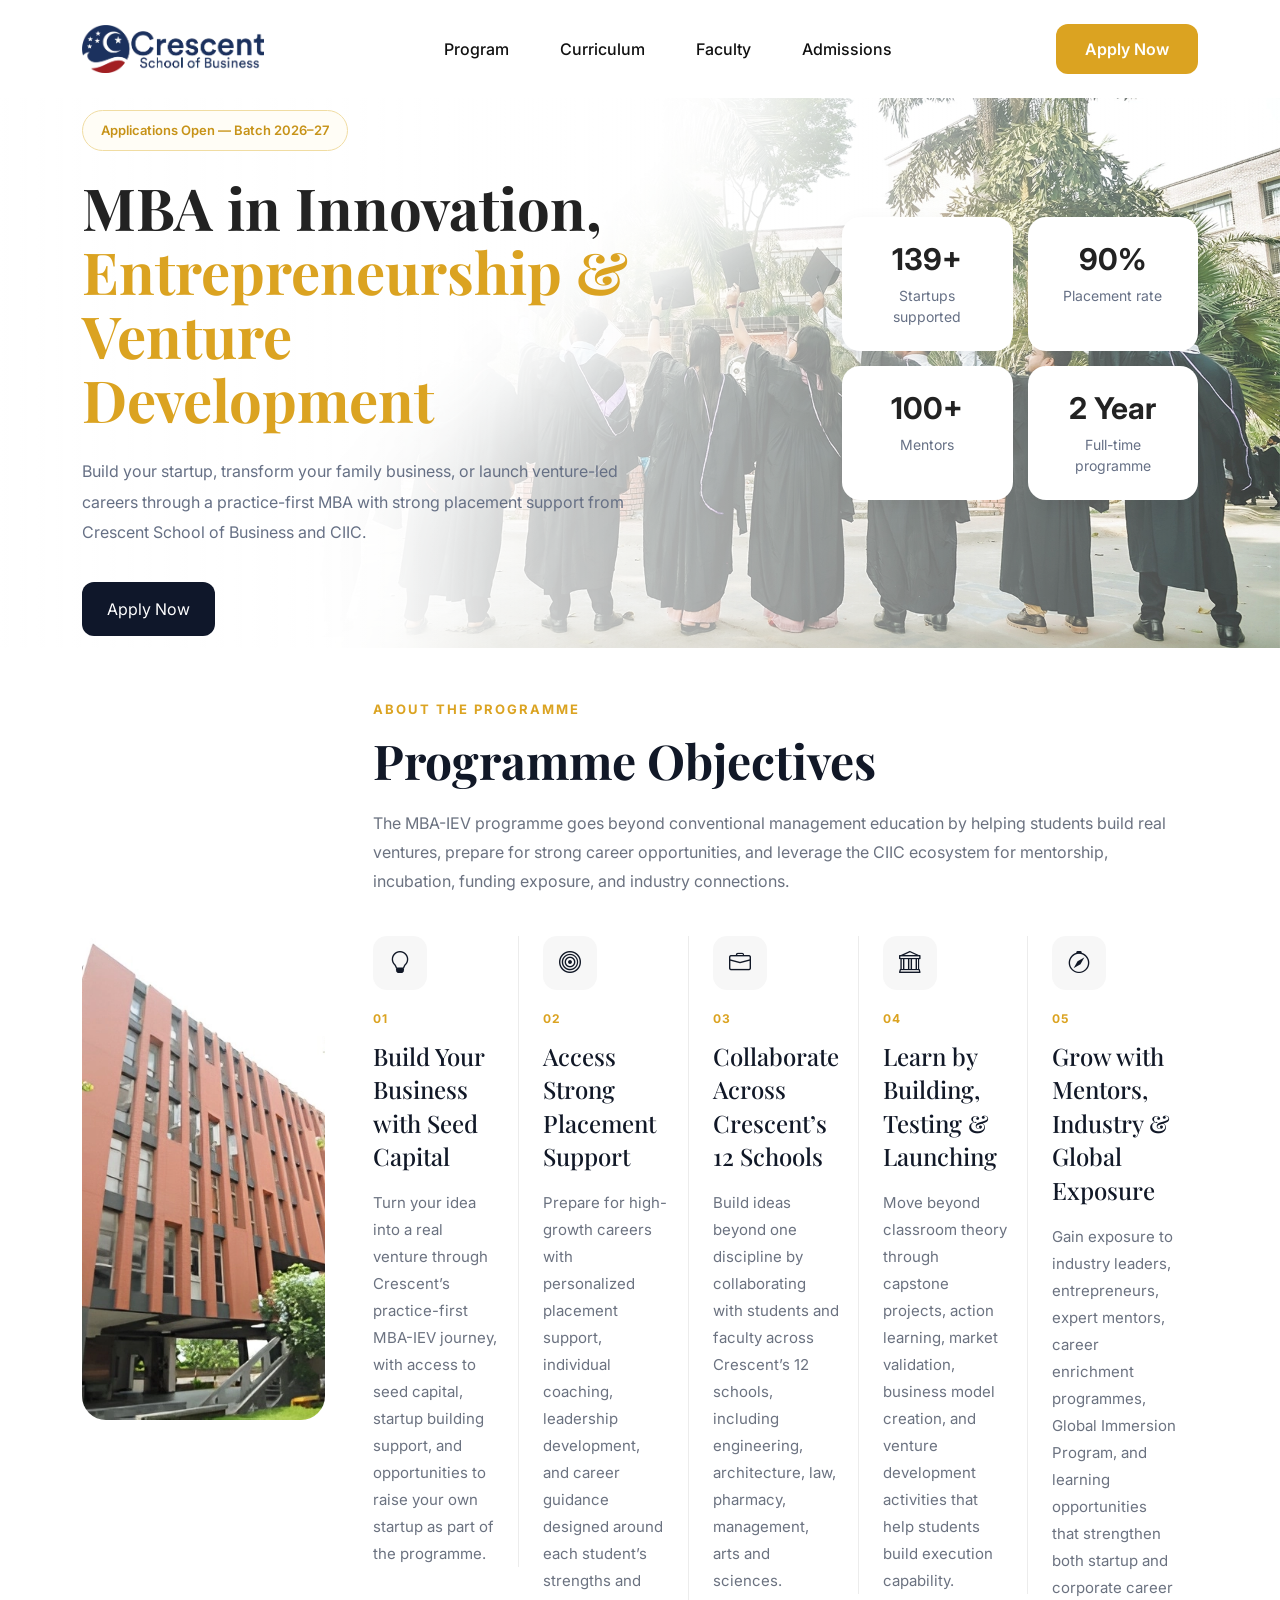
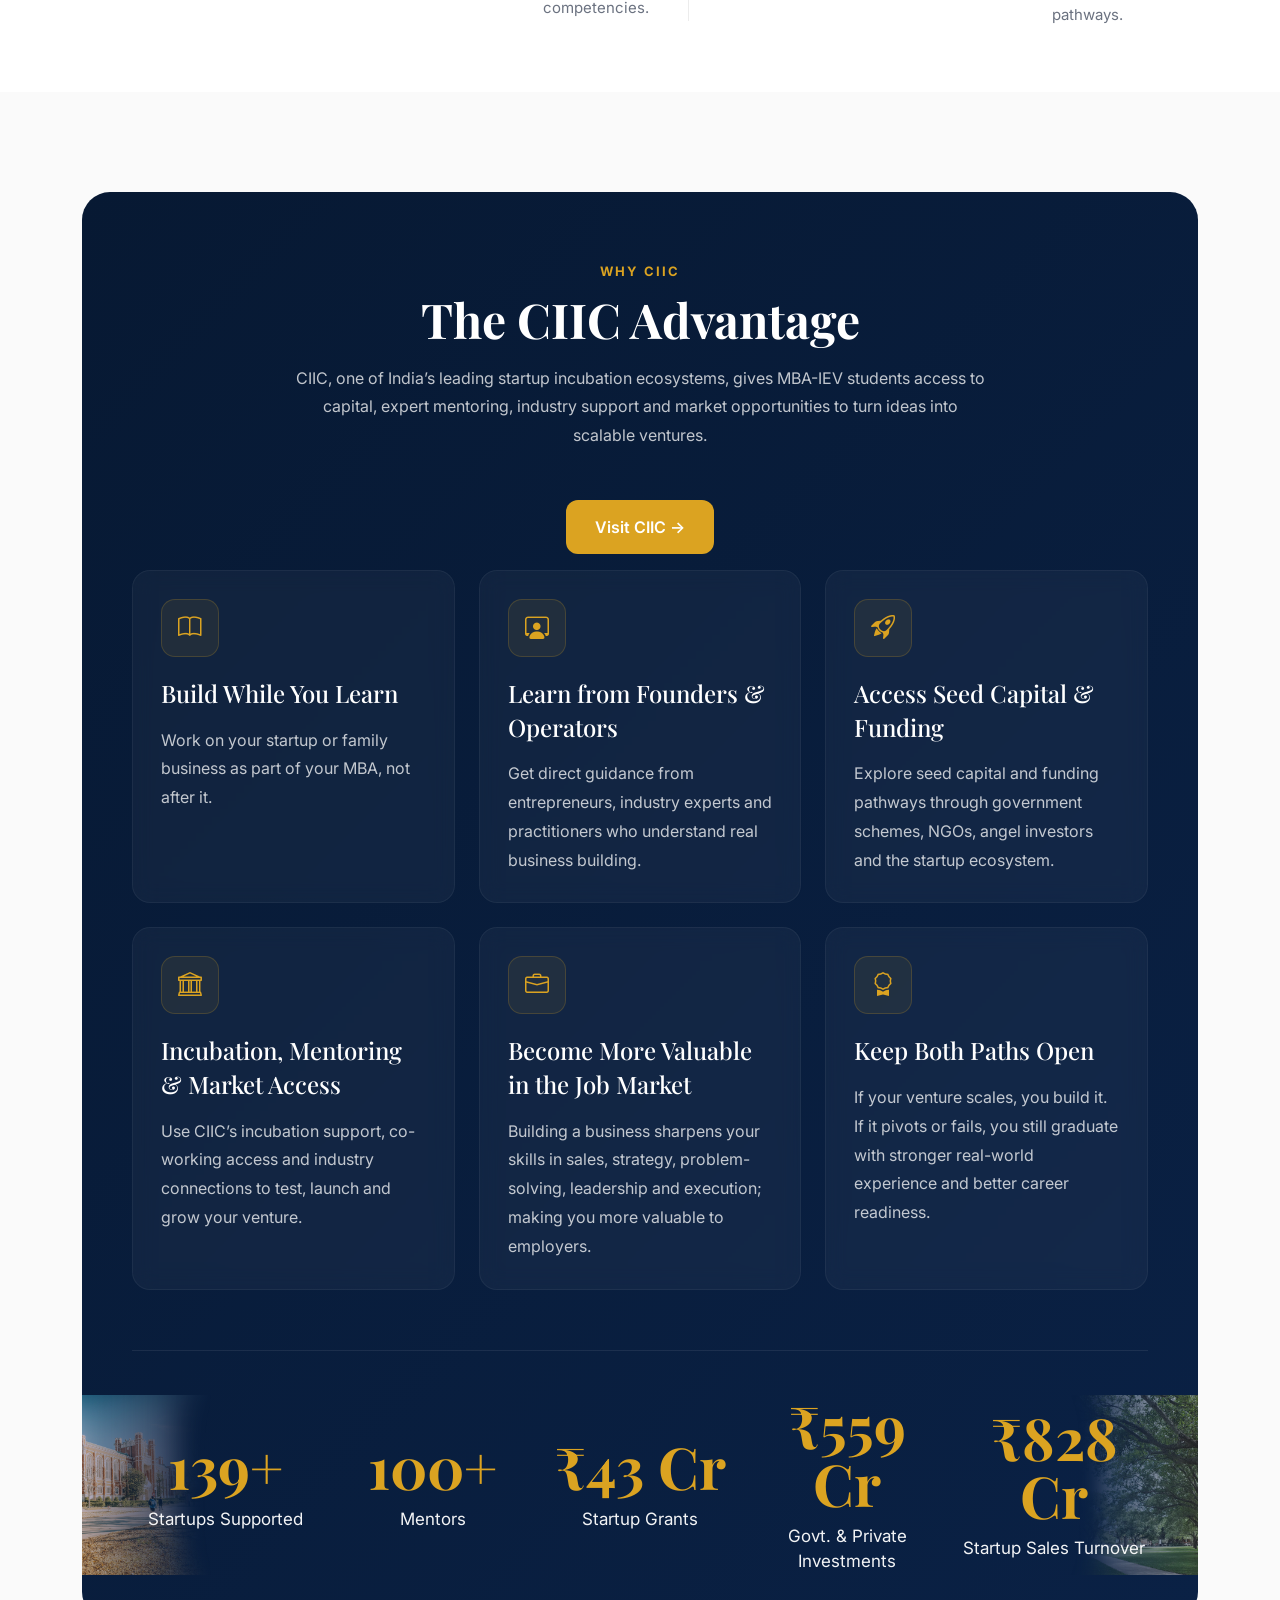
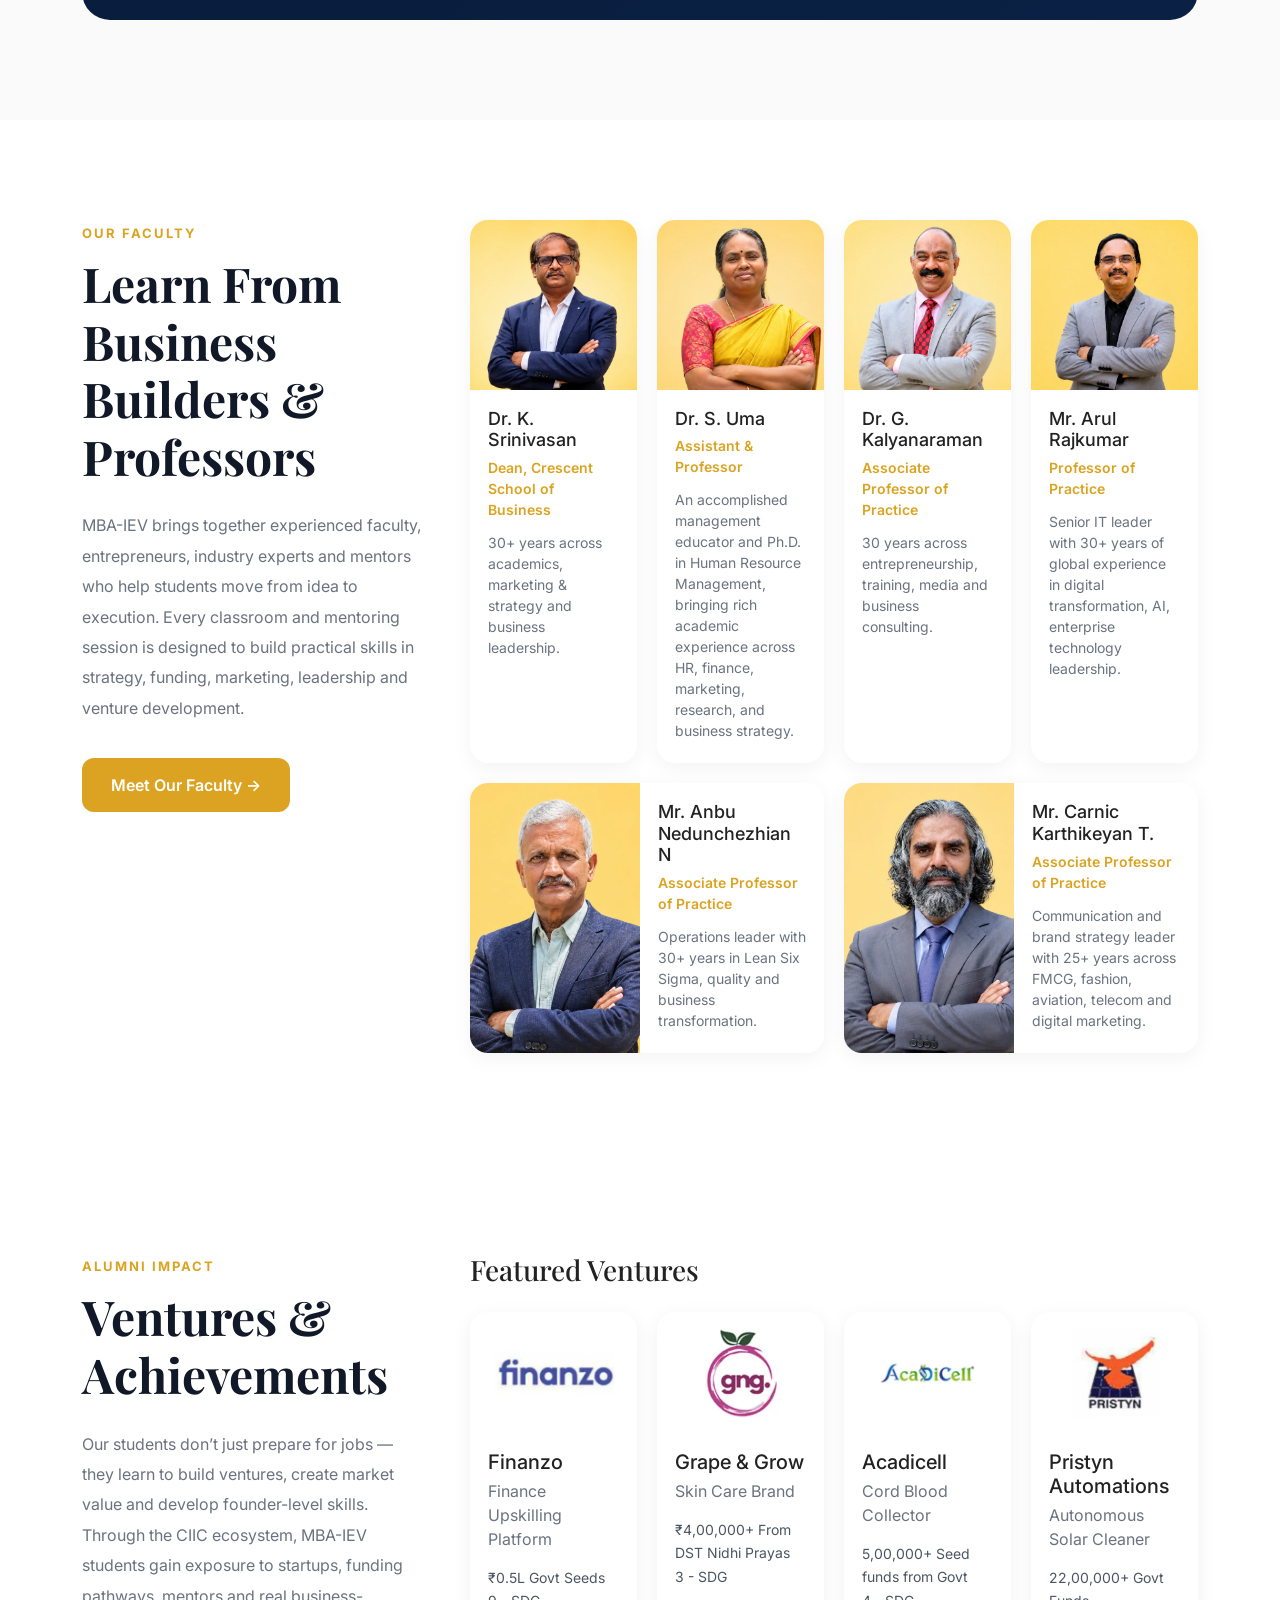
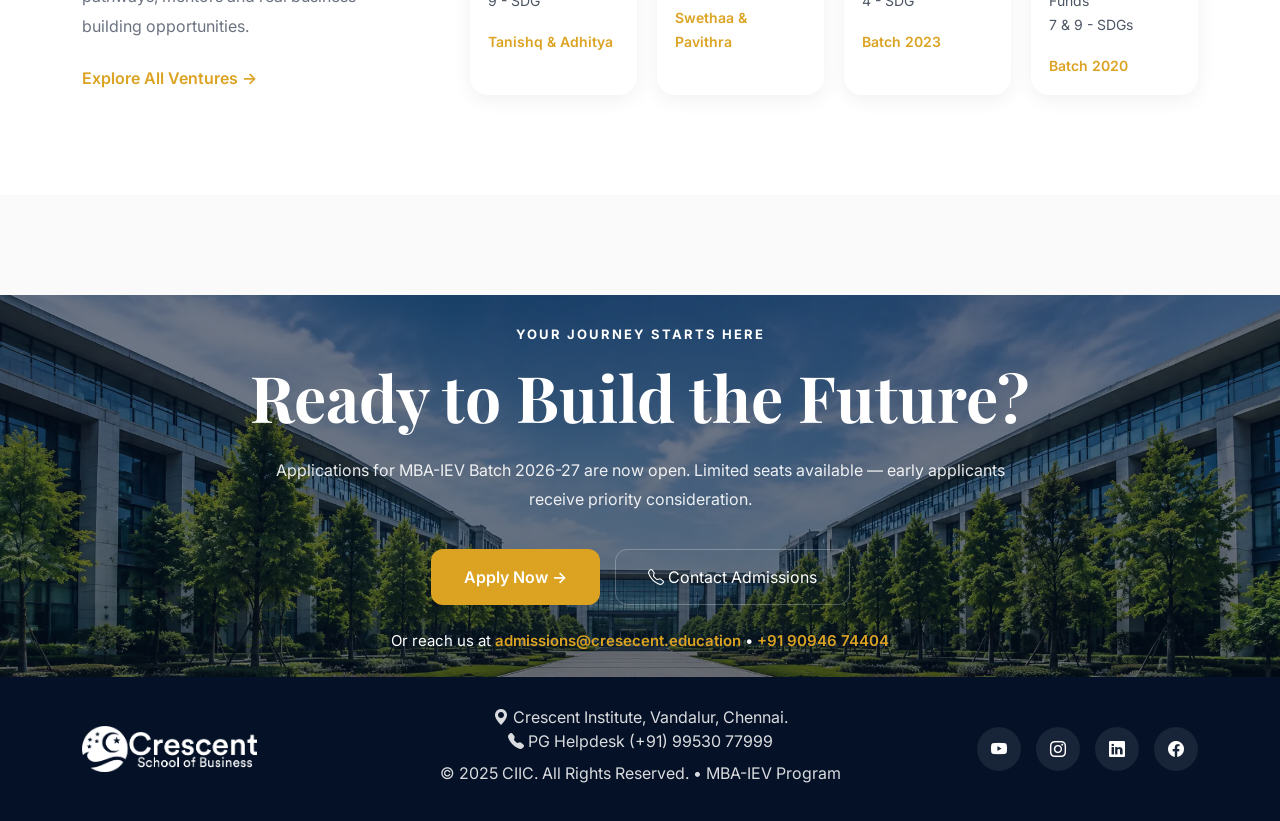
==== index.html @ 39c82828 "updates" ====
<!DOCTYPE html>
<html lang="en">
<head>
    <meta charset="UTF-8">
    <meta name="viewport" content="width=device-width, initial-scale=1.0">

    <title>University MBA Program</title>

    <!-- Bootstrap -->
    <link href="https://cdn.jsdelivr.net/npm/bootstrap@5.3.3/dist/css/bootstrap.min.css" rel="stylesheet">
    <link rel="icon" type="image/x-icon" href="images/favicon.ico">

    <!-- Google Fonts -->
    <link href="https://fonts.googleapis.com/css2?family=Inter:wght@300;400;500;600;700&family=Playfair+Display:wght@600;700;800&display=swap" rel="stylesheet">

    <link rel="stylesheet" href="css/style.css">
    <link rel="stylesheet" href="https://cdn.jsdelivr.net/npm/bootstrap-icons@1.11.3/font/bootstrap-icons.min.css">
</head>
<body>

    <!-- NAVBAR -->
    <nav class="navbar navbar-expand-lg navbar-light custom-navbar">
        <div class="container">

            <a class="navbar-brand" href="#">
                <div class="logo-placeholder"><img src="images/crescent-logo-white.webp" style="width: 182px;"></div>
            </a>

            <button class="navbar-toggler" type="button" data-bs-toggle="collapse" data-bs-target="#mainNav">
                <span class="navbar-toggler-icon"></span>
            </button>

            <div class="collapse navbar-collapse" id="mainNav">

                <ul class="navbar-nav mx-auto">
                    <li class="nav-item">
                        <a class="nav-link" href="#">Program</a>
                    </li>

                    <li class="nav-item">
                        <a class="nav-link" href="#">Curriculum</a>
                    </li>

                    <li class="nav-item">
                        <a class="nav-link" href="#">Faculty</a>
                    </li>

                    <li class="nav-item">
                        <a class="nav-link" href="#">Admissions</a>
                    </li>
                </ul>

                <a href="https://admissions.crescent.education/mba-and-mca-programme-application" class="btn apply-btn">
                    Apply Now
                </a>

            </div>
        </div>
    </nav>
<!-- HERO -->
    <section class="hero-section">

        <div class="hero-video-wrapper">
            <video class="hero-video" autoplay muted loop playsinline poster="images/hero-bg.webp">
                <source src="https://crescent.education//wp-content//uploads//2025//05//BSACIST-3-26052025.mp4" type="video/mp4">
            </video>
        </div>

        <div class="hero-overlay"></div>

        <div class="container position-relative">

            <div class="row align-items-center justify-content-between">

                <!-- LEFT CONTENT -->
                <div class="col-lg-7 col-xl-6">

                    <div class="hero-content">

                        <div class="hero-badge">
                            Applications Open — Batch 2026–27
                        </div>

                        <h1 class="hero-title">
                            MBA in Innovation,
                            <span>Entrepreneurship &amp; Venture Development</span>
                        </h1>

                        <p class="hero-description">
                            Build your startup, transform your family business, or launch venture-led careers through a practice-first MBA with strong placement support from Crescent School of Business and CIIC.
                        </p>

                        

                        <div class="hero-buttons align-items-center">

                            <a href="https://admissions.crescent.education/mba-and-mca-programme-application" class="btn primary-btn">
                                Apply Now
                            </a>

                        </div>

                    </div>

                </div>

                <!-- RIGHT CTA -->
                <div class="col-lg-5 col-xl-4">

                    <div class="stats-grid">

                            <div class="stat-card">
                                <h3>139+</h3>
                                <p>Startups supported</p>
                            </div>

                            <div class="stat-card">
                                <h3>90%</h3>
                                <p>Placement rate</p>
                            </div>

                            <!-- <div class="stat-card">
                                <h3>5 Lakhs</h3>
                                <p>Average package</p>
                            </div>

                            <div class="stat-card">
                                <h3>11 Lakhs</h3>
                                <p>Highest package</p>
                            </div> -->

                            <div class="stat-card">
                                <h3>100+</h3>
                                <p>Mentors</p>
                            </div>

                            <div class="stat-card">
                                <h3>2 Year</h3>
                                <p>Full-time programme</p>
                            </div>

                        </div>

                </div>

            </div>

        </div>

    </section>
    <!-- PROGRAM OBJECTIVES -->
    <section class="program-objectives py-5">

        <div class="container">

            <div class="row align-items-center g-5">

                <!-- IMAGE -->
                <div class="col-lg-3">

                    <div class="objectives-image">
                        <img
                            src="images/program-campus.webp"
                            alt="Campus Building"
                            class="img-fluid"
                        >
                    </div>

                </div>

                <!-- CONTENT -->
                <div class="col-lg-9">

                    <span class="section-tag">
                        ABOUT THE PROGRAMME
                    </span>

                    <h2 class="section-title">
                        Programme Objectives
                    </h2>

                    <p class="section-description">
                        The MBA-IEV programme goes beyond conventional management education by helping students build real ventures, prepare for strong career opportunities, and leverage the CIIC ecosystem for mentorship, incubation, funding exposure, and industry connections.
                    </p>

                    <div class="row g-4 objectives-grid">

                        <!-- CARD 1 -->
                        <div class="col-lg col-md-6">

                            <div class="objective-card">

                                <div class="objective-icon">
                                    <i class="bi bi-lightbulb"></i>
                                </div>

                                <span class="objective-number">
                                    01
                                </span>

                                <h4>
                                    Build Your Business with Seed Capital
                                </h4>

                                <p>
                                    Turn your idea into a real venture through Crescent&rsquo;s practice-first MBA-IEV journey, with access to seed capital, startup building support, and opportunities to raise your own startup as part of the programme.
                                </p>

                            </div>

                        </div>

                        <!-- CARD 2 -->
                        <div class="col-lg col-md-6">

                            <div class="objective-card">

                                <div class="objective-icon">
                                    <i class="bi bi-bullseye"></i>
                                </div>

                                <span class="objective-number">
                                    02
                                </span>

                                <h4>
                                    Access Strong Placement Support
                                </h4>

                                <p>
                                    Prepare for high-growth careers with personalized placement support, individual coaching, leadership development, and career guidance designed around each student&rsquo;s strengths and competencies.
                                </p>

                            </div>

                        </div>

                        <!-- CARD 3 -->
                        <div class="col-lg col-md-6">

                            <div class="objective-card">

                                <div class="objective-icon">
                                    <i class="bi bi-briefcase"></i>
                                </div>

                                <span class="objective-number">
                                    03
                                </span>

                                <h4>
                                    Collaborate Across Crescent&rsquo;s 12 Schools
                                </h4>

                                <p>
                                    Build ideas beyond one discipline by collaborating with students and faculty across Crescent&rsquo;s 12 schools, including engineering, architecture, law, pharmacy, management, arts and sciences.
                                </p>

                            </div>

                        </div>

                        <!-- CARD 4 -->
                        <div class="col-lg col-md-6">

                            <div class="objective-card">

                                <div class="objective-icon">
                                    <i class="bi bi-bank"></i>
                                </div>

                                <span class="objective-number">
                                    04
                                </span>

                                <h4>
                                    Learn by Building, Testing &amp; Launching
                                </h4>

                                <p>
                                    Move beyond classroom theory through capstone projects, action learning, market validation, business model creation, and venture development activities that help students build execution capability.
                                </p>

                            </div>

                        </div>

                        <!-- CARD 5 -->
                        <div class="col-lg col-md-12">

                            <div class="objective-card">

                                <div class="objective-icon">
                                    <i class="bi bi-compass"></i>
                                </div>

                                <span class="objective-number">
                                    05
                                </span>

                                <h4>
                                    Grow with Mentors, Industry &amp; Global Exposure
                                </h4>

                                <p>
                                    Gain exposure to industry leaders, entrepreneurs, expert mentors, career enrichment programmes, Global Immersion Program, and learning opportunities that strengthen both startup and corporate career pathways.
                                </p>

                            </div>

                        </div>

                    </div>

                </div>

            </div>

        </div>

    </section>
    <!-- WHY CIIC -->
    <section class="ciic-advantage">

        <div class="container">

            <div class="advantage-wrapper">

                <div class="section-header text-center">

                    <span class="section-tag">
                        WHY CIIC
                    </span>

                    <h2 class="section-title text-white">
                        The CIIC Advantage
                    </h2>

                    <p class="section-subtitle">
                        CIIC, one of India&rsquo;s leading startup incubation ecosystems, gives MBA-IEV students access to capital, expert mentoring, industry support and market opportunities to turn ideas into scalable ventures.
                    </p>

                    <a href="https://www.ciic.ventures/" target="_blank" rel="noopener" class="btn faculty-btn mb-3">
                        Visit CIIC →
                    </a>

                </div>

                <div class="row g-4">

                    <!-- CARD 1 -->
                    <div class="col-lg-4 col-md-4 col-sm-6">

                        <div class="advantage-card">

                            <div class="card-icon">
                                <i class="bi bi-book"></i>
                            </div>

                            <h4>Build While You Learn</h4>

                            <p>
                                Work on your startup or family business as part of your MBA, not after it.
                            </p>

                        </div>

                    </div>

                    <!-- CARD 2 -->
                    <div class="col-lg-4 col-md-4 col-sm-6">

                        <div class="advantage-card">

                            <div class="card-icon">
                                <i class="bi bi-person-workspace"></i>
                            </div>

                            <h4>Learn from Founders &amp; Operators</h4>

                            <p>
                                Get direct guidance from entrepreneurs, industry experts and practitioners who understand real business building.
                            </p>

                        </div>

                    </div>

                    <!-- CARD 3 -->
                    <div class="col-lg-4 col-md-4 col-sm-6">

                        <div class="advantage-card">

                            <div class="card-icon">
                                <i class="bi bi-rocket-takeoff"></i>
                            </div>

                            <h4>Access Seed Capital &amp; Funding</h4>

                            <p>
                                Explore seed capital and funding pathways through government schemes, NGOs, angel investors and the startup ecosystem.
                            </p>

                        </div>

                    </div>

                    <!-- CARD 4 -->
                    <div class="col-lg-4 col-md-4 col-sm-6">

                        <div class="advantage-card">

                            <div class="card-icon">
                                <i class="bi bi-bank"></i>
                            </div>

                            <h4>Incubation, Mentoring &amp; Market Access</h4>

                            <p>
                                Use CIIC&rsquo;s incubation support, co-working access and industry connections to test, launch and grow your venture.
                            </p>

                        </div>

                    </div>

                    <!-- CARD 5 -->
                    <div class="col-lg-4 col-md-4 col-sm-6">

                        <div class="advantage-card">

                            <div class="card-icon">
                                <i class="bi bi-briefcase"></i>
                            </div>

                            <h4>Become More Valuable in the Job Market</h4>

                            <p>
                                Building a business sharpens your skills in sales, strategy, problem-solving, leadership and execution; making you more valuable to employers.
                            </p>

                        </div>

                    </div>

                    <!-- CARD 6 -->
                    <div class="col-lg-4 col-md-4 col-sm-6">

                        <div class="advantage-card">

                            <div class="card-icon">
                                <i class="bi bi-award"></i>
                            </div>

                            <h4>Keep Both Paths Open</h4>

                            <p>
                                If your venture scales, you build it. If it pivots or fails, you still graduate with stronger real-world experience and better career readiness.
                            </p>

                        </div>

                    </div>

                </div>

                <!-- STATS BAR -->
                <!-- STATS STRIP -->
            <div class="stats-strip-wrapper">

                <!-- Left Image -->
                <div class="stats-side-image stats-side-left"></div>

                <!-- Right Image -->
                <div class="stats-side-image stats-side-right"></div>

                <div class="stats-strip">

                    <div class="stats-content">

                        <div class="stat-item">
                            <h3>139+</h3>
                            <p>Startups Supported</p>
                        </div>

                        <div class="stat-item">
                            <h3>100+</h3>
                            <p>Mentors</p>
                        </div>

                        <div class="stat-item">
                            <h3>₹43 Cr</h3>
                            <p>Startup Grants</p>
                        </div>

                        <div class="stat-item">
                            <h3>₹559 Cr</h3>
                            <p>Govt. &amp; Private Investments</p>
                        </div>

                        <div class="stat-item">
                            <h3>₹828 Cr</h3>
                            <p>Startup Sales Turnover</p>
                        </div>

                    </div>

                </div>

            </div>

            </div>

        </div>

    </section>
    <!-- FACULTY SECTION -->
    <section class="faculty-section">

        <div class="container">

            <div class="row g-5 align-items-start">

                <!-- LEFT CONTENT -->
                <div class="col-lg-4">

                    <div class="faculty-intro">

                        <span class="section-tag">
                            OUR FACULTY
                        </span>

                        <h2 class="section-title">
                            Learn From Business Builders & Professors
                        </h2>

                        <p>
                            MBA-IEV brings together experienced faculty, entrepreneurs, industry experts and mentors who help students move from idea to execution. Every classroom and mentoring session is designed to build practical skills in strategy, funding, marketing, leadership and venture development.
                        </p>

                        <a href="https://crescent.education/faculty-management-studies/" class="btn faculty-btn">
                            Meet Our Faculty →
                        </a>

                    </div>

                </div>

                <!-- FACULTY GRID -->
                <div class="col-lg-8">

                    <div class="faculty-grid">

                        <!-- CARD 1 -->
                        <div class="faculty-card">

                            <img src="images/faculty-1.webp" alt="Faculty">

                            <div class="faculty-info">
                                <h4>Dr. K. Srinivasan</h4>

                                <span>
                                    Dean, Crescent School of Business
                                </span>

                                <p>30+ years across academics, marketing &amp; strategy and business leadership.</p>
                            </div>

                        </div>

                        <!-- CARD 2 -->
                        <div class="faculty-card">

                            <img src="images/faculty-2.webp" alt="Faculty">

                            <div class="faculty-info">
                                <h4>Dr. S. Uma</h4>

                                <span>Assistant &amp; Professor</span>

                                <p>An accomplished management educator and Ph.D. in Human Resource Management, bringing rich academic experience across HR, finance, marketing, research, and business strategy.</p>
                            </div>

                        </div>

                        <!-- CARD 3 -->
                        <div class="faculty-card">

                            <img src="images/faculty-3.webp" alt="Faculty">

                            <div class="faculty-info">
                                <h4>Dr. G. Kalyanaraman</h4>

                                <span>Associate Professor of Practice</span>

                                <p>30 years across entrepreneurship, training, media and business consulting.</p>
                            </div>

                        </div>

                        <!-- CARD 4 -->
                        <div class="faculty-card">

                            <img src="images/faculty-4.webp" alt="Faculty">

                            <div class="faculty-info">
                                <h4>Mr. Arul Rajkumar</h4>

                                <span>Professor of Practice</span>

                                <p>Senior IT leader with 30+ years of global experience in digital transformation, AI, enterprise technology leadership.</p>
                            </div>

                        </div>

                        <!-- CARD 5 -->
                        <div class="faculty-card faculty-card-wide">

                            <img src="images/faculty-5.webp" alt="Faculty">

                            <div class="faculty-info">
                                <h4>Mr. Anbu Nedunchezhian N</h4>

                                <span>Associate Professor of Practice</span>

                                <p>Operations leader with 30+ years in Lean Six Sigma, quality and business transformation.</p>
                            </div>

                        </div>

                        <!-- CARD 6 -->
                        <div class="faculty-card faculty-card-wide">

                            <img src="images/faculty-6.webp" alt="Faculty">

                            <div class="faculty-info">
                                <h4>Mr. Carnic Karthikeyan T.</h4>

                                <span>Associate Professor of Practice</span>

                                <p>Communication and brand strategy leader with 25+ years across FMCG, fashion, aviation, telecom and digital marketing.</p>
                            </div>

                        </div>

                    </div>

                </div>

            </div>

        </div>

    </section>
    <!-- ALUMNI IMPACT -->
    <section class="alumni-impact">

        <div class="container">

            <div class="row g-5">

                <!-- LEFT INTRO -->
                <div class="col-lg-4">

                    <div class="alumni-intro">

                        <span class="section-tag">
                            ALUMNI IMPACT
                        </span>

                        <h2 class="section-title">
                            Ventures & Achievements
                        </h2>

                        <p>
                            Our students don&rsquo;t just prepare for jobs — they learn to build ventures, create market value and develop founder-level skills. Through the CIIC ecosystem, MBA-IEV students gain exposure to startups, funding pathways, mentors and real business-building opportunities.
                        </p>

                        <a href="#" class="alumni-link">
                            Explore All Ventures →
                        </a>

                    </div>

                </div>

                <!-- FEATURED VENTURES -->
                <div class="col-lg-8">

                    <h3 class="sub-heading">
                        Featured Ventures
                    </h3>

                    <div class="ventures-grid">

                        <!-- Venture 1 -->
                        <div class="venture-card">

                            <img src="images/venture-1.webp" alt="">

                            <div class="venture-content">

                                <h4>Finanzo</h4>
                                <span>Finance Upskilling Platform</span>

                                <p>
                                    ₹0.5L Govt Seeds<br>
                                    9 - SDG
                                </p>

                                <small>Tanishq & Adhitya</small>

                            </div>

                        </div>

                        <!-- Venture 2 -->
                        <div class="venture-card">

                            <img src="images/venture-3.webp" alt="">

                            <div class="venture-content">

                                <h4>Grape & Grow</h4>
                                <span>Skin Care Brand</span>

                                <p>
                                    ₹4,00,000+ From DST Nidhi Prayas<br>
                                    3 - SDG
                                </p>

                                <small>Swethaa & Pavithra</small>

                            </div>

                        </div>

                        <!-- Venture 3 -->
                        <div class="venture-card">

                            <img src="images/venture-2.webp" alt="">

                            <div class="venture-content">

                                <h4>Acadicell</h4>
                                <span>Cord Blood Collector</span>

                                <p>
                                    5,00,000+ Seed funds from Govt<br>
                                    4 - SDG
                                </p>

                                <small>Batch 2023</small>

                            </div>

                        </div>

                        <!-- Venture 4 -->
                        <div class="venture-card">

                            <img src="images/venture-4.webp" alt="">

                            <div class="venture-content">

                                <h4>Pristyn Automations</h4>
                                <span>Autonomous Solar Cleaner</span>

                                <p>
                                    22,00,000+ Govt Funds<br>
                                    7 & 9 - SDGs
                                </p>

                                <small>Batch 2020</small>

                            </div>

                        </div>

                    </div>

                </div>

                <!-- ALUMNI LEADERS -->
                <!-- <div class="col-lg-3">

                    <h3 class="sub-heading">
                        Where CIIC Alumni Lead
                    </h3>

                    <div class="leaders-list">

                        <div class="leader-item">
                            <i class="bi bi-person-circle"></i>
                            <div>
                                <h5>Rohan Desai</h5>
                                <p>VP Strategy, Zomato</p>
                            </div>
                            <span>2019</span>
                        </div>

                        <div class="leader-item">
                            <i class="bi bi-person-circle"></i>
                            <div>
                                <h5>Neha Agrawal</h5>
                                <p>General Partner, Sequoia India</p>
                            </div>
                            <span>2017</span>
                        </div>

                        <div class="leader-item">
                            <i class="bi bi-person-circle"></i>
                            <div>
                                <h5>Arjun Malhotra</h5>
                                <p>Co-Founder, ClearX</p>
                            </div>
                            <span>2018</span>
                        </div>

                        <div class="leader-item">
                            <i class="bi bi-person-circle"></i>
                            <div>
                                <h5>Divya Rao</h5>
                                <p>CMO, ThriveUp</p>
                            </div>
                            <span>2020</span>
                        </div>

                        <div class="leader-item">
                            <i class="bi bi-person-circle"></i>
                            <div>
                                <h5>Sameer Joshi</h5>
                                <p>MD, Goldman Sachs India</p>
                            </div>
                            <span>2015</span>
                        </div>

                        <div class="leader-item">
                            <i class="bi bi-person-circle"></i>
                            <div>
                                <h5>Preeti Venkat</h5>
                                <p>Founder, ClimateOS</p>
                            </div>
                            <span>2021</span>
                        </div>

                    </div>

                </div> -->

            </div>

        </div>

    </section>
    <!-- FINAL CTA + FOOTER -->
    <footer class="footer-section">

        <!-- CTA AREA -->
        <div class="footer-cta">

            <div class="container">

                <div class="cta-content text-center">

                    <span class="footer-tag">
                        YOUR JOURNEY STARTS HERE
                    </span>

                    <h2>
                        Ready to Build the Future?
                    </h2>

                    <p>
                        Applications for MBA-IEV Batch 2026-27 are now open.
                        Limited seats available — early applicants receive
                        priority consideration.
                    </p>

                    <div class="cta-buttons">

                        <a href="https://admissions.crescent.education/mba-and-mca-programme-application" class="btn footer-apply-btn">
                            Apply Now →
                        </a>

                        <a href="tel:+919094674404" class="btn footer-contact-btn">
                            <i class="bi bi-telephone"></i>
                            Contact Admissions
                        </a>

                    </div>

                    <div class="contact-line">

                        Or reach us at

                        <a href="mailto:admissions@ciic.edu.in">
                            admissions@cresecent.education
                        </a>

                        •

                        <a href="tel:+919094674404">
                            +91 90946 74404
                        </a>

                    </div>

                </div>

            </div>

        </div>

        <!-- FOOTER BAR -->
        <div class="footer-bottom">

            <div class="container">

                <div class="row align-items-center gy-4">

                    <!-- LOGO -->
                    <div class="col-lg-3">

                        <div class="footer-logo">

                            <img
                                src="images/cresent-footer-logo.webp"
                                alt="CIIC Business School"
                                style="width: 175px;"
                            >

                        </div>

                    </div>

                    <!-- CENTER INFO -->
                    <div class="col-lg-6 text-center">

                        <div class="footer-info">

                            <p>
                                <i class="bi bi-geo-alt-fill"></i>
                                Crescent Institute, Vandalur, Chennai. <br>
                                <i class="bi bi-telephone-fill"></i>
                                PG Helpdesk (+91) 99530 77999  <br>
                                <!-- <i class="bi bi-envelope-fill"></i>
                                admissions@cresecent.education  <br> -->
                            </p>

                            <p>
                                © 2025 CIIC. All Rights Reserved.
                                • MBA-IEV Program
                            </p>

                        </div>

                    </div>

                    <!-- SOCIAL -->
                    <div class="col-lg-3">

                        <div class="footer-social">

                            <a href="https://www.youtube.com/crescentbusinessschool" target="_blank">
                                <i class="bi bi-youtube"></i>
                            </a>

                            <a href="https://www.instagram.com/crescentbusinessschool" target="_blank">
                                <i class="bi bi-instagram"></i>
                            </a>

                            <a href="https://www.linkedin.com/school/crescent-business-school" target="_blank">
                                <i class="bi bi-linkedin"></i>
                            </a>

                            <a href="https://www.facebook.com/crescentbusinessschool" target="_blank">
                                <i class="bi bi-facebook"></i>
                            </a>

                        </div>

                    </div>

                </div>

            </div>

        </div>

    </footer>

    <script src="https://cdn.jsdelivr.net/npm/bootstrap@5.3.3/dist/js/bootstrap.bundle.min.js"></script>
    <script src="js/script.js"></script>

</body>
</html>
---- css/style.css ----
:root{
    --primary:#dba321;
    --dark:#101828;
    --text:#667085;
    --border:#e9e9e9;
    --white:#ffffff;
}

body{
    font-family:'Inter',sans-serif;
    background:#fafafa;
    color:#222;
    scroll-behavior:smooth;
}

/* NAVBAR */

.custom-navbar{
    padding:20px 0;
    background:#fff;
}



.navbar-nav{
    gap:35px;
}

.nav-link{
    color:#111;
    font-weight:500;
}

.apply-btn{
    background:var(--primary);
    color:#fff;
    padding:12px 28px;
    border-radius:12px;
    font-weight:600;
}

.apply-btn:hover{
    background:#c79318;
    color:#fff;
}

/* HERO */

.hero-section{
    position:relative;
    min-height:550px;
    overflow:hidden;
    display:flex;
    align-items:center;
}

.hero-video-wrapper{
    position:absolute;
    inset:0;
    z-index:0;
}

.hero-video{
    width:100%;
    height:100%;
    object-fit:cover;
    display:block;
}

.hero-badge{
    display:inline-block;
    border:1px solid #f0dca2;
    background:#fffdf6;
    color:#c79318;
    font-size:13px;
    font-weight:600;
    padding:10px 18px;
    border-radius:50px;
    margin-bottom:25px;
}
.hero-overlay{
    position:absolute;
    inset:0;
    z-index:1;
    background:linear-gradient(
        90deg,
        rgba(255,255,255,.95) 0%,
        rgba(255,255,255,.85) 35%,
        rgba(255,255,255,.15) 100%
    );
}

.hero-section > .container{
    position:relative;
    z-index:2;
}

.hero-title{
    font-family:'Playfair Display',serif;
    font-size:58px;
    font-weight:700;
    line-height:1.1;
    margin-bottom:25px;
}

.hero-title span{
    color:var(--primary);
}

.hero-description{
    color:var(--text);
    line-height:1.9;
    margin-bottom:35px;
}

.stats-grid{
    display:grid;
    grid-template-columns:repeat(2,1fr);
    gap:15px;
    margin-bottom:30px;
}

.stat-card{
    background:#fff;
    border-radius:18px;
    padding:24px;
    text-align:center;
    box-shadow:0 5px 20px rgba(0,0,0,.05);
}

.stat-card h3{
    font-size:30px;
    font-weight:700;
    margin-bottom:8px;
}

.stat-card p{
    margin:0;
    color:var(--text);
    font-size:14px;
}

.hero-buttons{
    display:flex;
    gap:15px;
    flex-wrap:wrap;
}

.primary-btn{
    background:#0f172a;
    color:#fff;
    padding:14px 24px;
    border-radius:12px;
}

.primary-btn:hover{
    background:#dba321;
    color:#fff;
    transform:translateY(-2px);
    box-shadow:0 12px 24px rgba(13,23,42,.16);
}

.secondary-btn{
    color:var(--primary);
    font-weight:600;
}

/* IMAGE */

.hero-image-wrapper{
    position:relative;
}

.hero-image{
    width:100%;
    border-radius:28px;
    object-fit:cover;
    min-height:600px;
}

/* FORM */

.application-card{
    background:#fff;
    padding:35px;
    border-radius:24px;
    box-shadow:0 15px 40px rgba(0,0,0,.08);
}

.application-card h3{
    font-family:'Playfair Display',serif;
    margin-bottom:10px;
}

.application-card p{
    color:var(--text);
    margin-bottom:25px;
}

.form-control,
.form-select{
    height:56px;
    border-radius:12px;
    border:1px solid var(--border);
}

.form-control:focus,
.form-select:focus{
    box-shadow:none;
    border-color:var(--primary);
}

.submit-btn{
    background:var(--primary);
    border:none;
    height:58px;
    border-radius:12px;
    font-weight:600;
    color:#fff;
}

.submit-btn:hover{
    background:#c79318;
    color:#fff;
}

/* RESPONSIVE */

@media(max-width:1199px){

    .hero-title{
        font-size:48px;
    }

    .hero-image{
        min-height:auto;
    }

}

@media(max-width:991px){

    .hero-section{
        text-align:center;
    }

    .hero-buttons{
        justify-content:center;
    }

    .hero-title{
        font-size:42px;
    }

    .stats-grid{
        grid-template-columns:repeat(2,1fr);
    }

}

@media(max-width:576px){

    .hero-title{
        font-size:34px;
    }

    .stats-grid{
        grid-template-columns:1fr;
    }

    .application-card{
        padding:25px;
    }

}

/* ==================================
   PROGRAM OBJECTIVES
================================== */

.program-objectives{
    background:#fff;
    padding:100px 0;
}

.objectives-image img{
    width:100%;
    height:100%;
    min-height:500px;
    object-fit:cover;
    border-radius:24px;
}

.section-tag{
    display:inline-block;
    font-size:13px;
    font-weight:700;
    letter-spacing:2px;
    color:#dba321;
    margin-bottom:12px;
}

.section-title{
    font-family:'Playfair Display',serif;
    font-size:48px;
    font-weight:700;
    color:#111827;
    margin-bottom:20px;
}

.section-description{
    color:#6b7280;
    max-width:800px;
    line-height:1.8;
    margin-bottom:40px;
}

.objective-card{
    position:relative;
    padding-right:20px;
}

.objective-card::after{
    content:"";
    position:absolute;
    top:0;
    right:0;
    width:1px;
    height:100%;
    background:#ececec;
}

.objectives-grid .col-lg:last-child .objective-card::after{
    display:none;
}

.objective-icon{
    width:54px;
    height:54px;
    border-radius:14px;
    background:#f7f7f7;
    display:flex;
    align-items:center;
    justify-content:center;
    margin-bottom:20px;
}

.objective-icon i{
    font-size:22px;
    color:#111827;
}

.objective-number{
    display:block;
    color:#dba321;
    font-size:12px;
    font-weight:700;
    letter-spacing:1px;
    margin-bottom:12px;
}

.objective-card h4{
    font-family:'Playfair Display',serif;
    font-size:24px;
    line-height:1.4;
    margin-bottom:15px;
    color:#111827;
}

.objective-card p{
    color:#6b7280;
    line-height:1.8;
    font-size:15px;
}

@media(max-width:991px){

    .section-title{
        font-size:38px;
    }

    .objective-card{
        padding:25px;
        border:1px solid #eee;
        border-radius:18px;
        height:100%;
    }

    .objective-card::after{
        display:none;
    }

}

@media(max-width:768px){

    .program-objectives{
        padding:70px 0;
    }

    .section-title{
        font-size:32px;
    }

    .objectives-image img{
        min-height:350px;
    }

}

/* ====================================
   CIIC ADVANTAGE
==================================== */

.ciic-advantage{
    padding:100px 0;
}

.advantage-wrapper{
    background:linear-gradient(
        135deg,
        #071933 0%,
        #0a2145 100%
    );

    border-radius:28px;
    overflow:hidden;
    padding:70px 50px 0;
}

.ciic-advantage .section-tag{
    color:#dba321;
    font-weight:700;
    letter-spacing:2px;
    font-size:13px;
    display:block;
    margin-bottom:10px;
}

.ciic-advantage .section-title{
    margin-bottom:15px;
}

.section-subtitle{
    color:rgba(255,255,255,.75);
    max-width:700px;
    margin:auto;
    margin-bottom:50px;
    line-height:1.8;
}

.advantage-card{
    background:rgba(255,255,255,.04);
    border:1px solid rgba(255,255,255,.05);

    border-radius:18px;
    padding:28px;

    height:100%;

    backdrop-filter:blur(10px);

    transition:.3s;
}

.advantage-card:hover{
    transform:translateY(-6px);
}

.card-icon{
    width:58px;
    height:58px;

    border-radius:14px;

    background:rgba(219,163,33,.08);

    border:1px solid rgba(219,163,33,.2);

    display:flex;
    align-items:center;
    justify-content:center;

    margin-bottom:20px;
}

.card-icon i{
    color:#dba321;
    font-size:24px;
}

.advantage-card h4{
    color:#fff;
    font-size:24px;
    line-height:1.4;
    margin-bottom:15px;

    font-family:'Playfair Display',serif;
}

.advantage-card p{
    color:rgba(255,255,255,.75);
    line-height:1.8;
    margin:0;
}

/* ==========================
   STATS STRIP
========================== */

.stats-strip-wrapper{
    position:relative;
    margin-top:60px;
}

.stats-strip{
    border-top:1px solid rgba(255,255,255,.08);
    padding:45px 0;
    position:relative;
    z-index:2;
}

.stats-content{
    display:flex;
    justify-content:space-between;
    align-items:center;
    text-align:center;
    gap:20px;
}

.stat-item{
    flex:1;
}

.stat-item h3{
    font-family:'Playfair Display',serif;
    font-size:58px;
    font-weight:700;
    line-height:1;
    color:#dba321;
    margin-bottom:12px;
}

.stat-item p{
    color:#ffffff;
    font-size:17px;
    margin:0;
    opacity:.95;
}

/* SIDE IMAGES */

.stats-side-image{
    position:absolute;
    top:50%;
    transform:translateY(-50%);
    width:180px;
    height:180px;
    z-index:1;
    pointer-events:none;
}

.stats-side-left{
    left:-100px;

    background:url('../images/stats-left.webp');
    background-size:cover;
    background-position:center;

    mask-image:linear-gradient(
        to right,
        rgba(0,0,0,1),
        rgba(0,0,0,0)
    );

    -webkit-mask-image:linear-gradient(
        to right,
        rgba(0,0,0,1),
        rgba(0,0,0,0)
    );
}

.stats-side-right{
    right:-100px;

    background:url('../images/stats-right.webp');
    background-size:cover;
    background-position:center;

    mask-image:linear-gradient(
        to left,
        rgba(0,0,0,1),
        rgba(0,0,0,0)
    );

    -webkit-mask-image:linear-gradient(
        to left,
        rgba(0,0,0,1),
        rgba(0,0,0,0)
    );
}

/* TABLET */

@media(max-width:991px){

    .stats-content{
        flex-wrap:wrap;
        row-gap:30px;
    }

    .stat-item{
        width:50%;
        flex:none;
    }

    .stats-side-image{
        display:none;
    }

}

/* MOBILE */

@media(max-width:576px){

    .stats-content{
        flex-direction:column;
        gap:25px;
    }

    .stat-item{
        width:100%;
    }

    .stat-item h3{
        font-size:42px;
    }

    .stat-item p{
        font-size:15px;
    }

}

/* ==========================
   FACULTY SECTION
========================== */

.faculty-section{
    padding:100px 0;
    background:#fff;
}

.faculty-intro{
    position:sticky;
    top:120px;
}

.faculty-intro p{
    color:#6b7280;
    line-height:1.9;
    margin:25px 0 35px;
}

.faculty-btn{
    background:#dba321;
    color:#fff;
    padding:14px 28px;
    border-radius:12px;
    font-weight:600;
}

.faculty-btn:hover{
    background:#c79318;
    color:#fff;
}

/* GRID */

.faculty-grid{
    display:grid;

    grid-template-columns:
        repeat(4,1fr);

    gap:20px;
}

/* CARD */

.faculty-card{
    background:#fff;

    border-radius:18px;

    overflow:hidden;

    box-shadow:
    0 5px 20px rgba(0,0,0,.05);

    transition:.3s;
}

.faculty-card:hover{
    transform:translateY(-6px);
}

.faculty-card img{
    width:100%;
    height:170px;
    object-fit:cover;
}

.faculty-info{
    padding:18px;
}

.faculty-info h4{
    font-size:18px;
    margin-bottom:6px;
}

.faculty-info span{
    display:block;
    color:#dba321;
    font-size:14px;
    font-weight:600;
    margin-bottom:12px;
}

.faculty-info p{
    margin-bottom:4px;
    color:#6b7280;
    font-size:14px;
}

/* WIDE CARDS */

.faculty-card-wide{
    grid-column:span 2;

    display:flex;
    align-items:center;
}

.faculty-card-wide img{
    width:170px;
    height:100%;
    min-height:140px;
}

.faculty-card-wide .faculty-info{
    flex:1;
}

/* RESPONSIVE */

@media(max-width:1199px){

    .faculty-grid{
        grid-template-columns:
        repeat(2,1fr);
    }

    .faculty-card-wide{
        grid-column:span 2;
    }

}

@media(max-width:767px){

    .faculty-grid{
        grid-template-columns:1fr;
    }

    .faculty-card-wide{
        grid-column:span 1;
        flex-direction:column;
    }

    .faculty-card-wide img{
        width:100%;
    }

    .faculty-intro{
        position:static;
    }

}

/* ==========================
   ALUMNI IMPACT
========================== */

.alumni-impact{
    padding:100px 0;
    background:#fff;
}

.alumni-intro p{
    color:#6b7280;
    line-height:1.9;
    margin:25px 0;
}

.alumni-link{
    color:#dba321;
    text-decoration:none;
    font-weight:600;
}

.sub-heading{
    font-family:'Playfair Display',serif;
    font-size:28px;
    margin-bottom:25px;
}

/* VENTURES */

.ventures-grid{
    display:grid;
    grid-template-columns:repeat(4,1fr);
    gap:20px;
}

.venture-card{
    background:#fff;
    border-radius:18px;
    overflow:hidden;
    box-shadow:0 5px 20px rgba(0,0,0,.06);
    transition:.3s;
}

.venture-card:hover{
    transform:translateY(-5px);
}

.venture-card img{
    width:100%;
    height:120px;
    object-fit:contain;
}

.venture-content{
    padding:18px;
}

.venture-content h4{
    font-size:20px;
    margin-bottom:5px;
}

.venture-content span{
    display:block;
    color:#6b7280;
    margin-bottom:15px;
}

.venture-content p{
    font-size:14px;
    color:#4b5563;
    line-height:1.7;
}

.venture-content small{
    color:#dba321;
    font-weight:600;
}

/* LEADERS */

.leaders-list{
    display:flex;
    flex-direction:column;
    gap:18px;
}

.leader-item{
    display:flex;
    align-items:flex-start;
    gap:12px;
}

.leader-item i{
    font-size:20px;
    color:#dba321;
}

.leader-item div{
    flex:1;
}

.leader-item h5{
    font-size:16px;
    margin-bottom:2px;
}

.leader-item p{
    font-size:14px;
    color:#6b7280;
    margin:0;
}

.leader-item span{
    color:#dba321;
    font-weight:600;
    font-size:14px;
}

/* RESPONSIVE */

@media(max-width:1200px){

    .ventures-grid{
        grid-template-columns:repeat(2,1fr);
    }

}

@media(max-width:768px){

    .ventures-grid{
        grid-template-columns:1fr;
    }

}

/* ==========================
   FOOTER
========================== */

.footer-section{
    margin-top:100px;
}

/* CTA */

.footer-cta{
    position:relative;

    background:
        linear-gradient(
            rgba(4,17,38,.55),
            rgba(4,17,38,.55)
        ),
        url('../images/footer-bg.webp');

    background-size:cover;
    background-position:center;

    padding:30px 0 25px;
}

.cta-content{
    max-width:900px;
    margin:auto;
}

.footer-tag{
    display:block;

    color:#ffffff;

    font-size:13px;
    font-weight:700;

    letter-spacing:2px;

    margin-bottom:15px;
}

.cta-content h2{
    color:#fff;

    font-family:'Playfair Display',serif;

    font-size:64px;
    font-weight:700;

    margin-bottom:20px;
}

.cta-content p{
    color:rgba(255,255,255,.9);

    max-width:750px;

    margin:0 auto 35px;

    line-height:1.8;
}

.cta-buttons{
    display:flex;
    justify-content:center;
    gap:15px;
    flex-wrap:wrap;

    margin-bottom:25px;
}

.footer-apply-btn{
    background:#dba321;
    color:#fff;

    padding:15px 32px;
    border-radius:12px;
    font-weight:600;
}

.footer-contact-btn{
    background:transparent;
    color:#fff;

    border:1px solid rgba(255,255,255,.25);

    padding:15px 32px;
    border-radius:12px;
}

.footer-contact-btn:hover{
    color:#fff;
}

.contact-line{
    color:#fff;
    font-size:15px;
}

.contact-line a{
    color:#dba321;
    text-decoration:none;
    font-weight:600;
}

/* BOTTOM BAR */

.footer-bottom{
    background:#041126;
    padding:28px 0;
}

.footer-logo img{
    max-height:65px;
    width:auto;
}

.footer-info p{
    color:rgba(255,255,255,.85);
    margin-bottom:8px;
}

.footer-social{
    display:flex;
    justify-content:flex-end;
    gap:15px;
}

.footer-social a{
    width:44px;
    height:44px;

    display:flex;
    align-items:center;
    justify-content:center;

    border-radius:50%;

    background:rgba(255,255,255,.08);

    color:#fff;

    text-decoration:none;

    transition:.3s;
}

.footer-social a:hover{
    background:#dba321;
    color:#fff;
}

/* RESPONSIVE */

@media(max-width:991px){

    .cta-content h2{
        font-size:48px;
    }

    .footer-logo,
    .footer-info,
    .footer-social{
        text-align:center;
        justify-content:center;
    }

}

@media(max-width:768px){

    .footer-cta{
        padding:70px 0 120px;
    }

    .cta-content h2{
        font-size:36px;
    }

    .footer-info p{
        font-size:14px;
    }

}

/* ====================================
   MBA GENERAL LANDING PAGE ADDITIONS
==================================== */

.hero-shell{
    display:grid;
    grid-template-columns:1.1fr .9fr;
    gap:40px;
    align-items:center;
}

.hero-content{
    position:relative;
    z-index:2;
}

.hero-subtext{
    color:#475467;
    line-height:1.8;
    margin-bottom:30px;
    max-width:620px;
}

.hero-buttons .secondary-btn{
    color:#fff;
    background:rgba(255,255,255,.18);
    border:1px solid rgba(255,255,255,.28);
    padding:14px 24px;
    border-radius:12px;
    font-weight:600;
    backdrop-filter:blur(8px);
}

.hero-buttons .secondary-btn:hover{
    background:rgba(255,255,255,.28);
    color:#fff;
}

.hero-metrics{
    display:grid;
    grid-template-columns:repeat(3, minmax(0, 1fr));
    gap:14px;
    margin-top:28px;
}

.metric-tile{
    background:rgba(255,255,255,.86);
    border:1px solid rgba(219,163,33,.15);
    box-shadow:0 12px 30px rgba(0,0,0,.06);
    border-radius:18px;
    padding:16px;
    text-align:center;
    animation:floatCard 4s ease-in-out infinite;
}

.metric-tile strong{
    display:block;
    font-size:20px;
    color:#111827;
}

.metric-tile span{
    display:block;
    color:#6b7280;
    font-size:13px;
    margin-top:4px;
}

.hero-visual{
    position:relative;
    z-index:2;
}

.hero-visual-card{
    position:relative;
    padding:32px;
    border-radius:30px;
    background:linear-gradient(135deg, rgba(255,255,255,.96) 0%, rgba(255,248,232,.92) 100%);
    border:1px solid rgba(255,255,255,.6);
    box-shadow:0 25px 60px rgba(0,0,0,.16);
    overflow:hidden;
    animation:drift 6s ease-in-out infinite;
}

.visual-orb{
    position:absolute;
    border-radius:50%;
    filter:blur(6px);
    opacity:.7;
}

.orb-one{
    width:150px;
    height:150px;
    background:radial-gradient(circle, rgba(219,163,33,.3) 0%, rgba(219,163,33,0) 70%);
    top:-30px;
    right:-20px;
}

.orb-two{
    width:120px;
    height:120px;
    background:radial-gradient(circle, rgba(15,23,42,.16) 0%, rgba(15,23,42,0) 70%);
    bottom:-20px;
    left:-10px;
}

.visual-badge{
    display:inline-block;
    background:#111827;
    color:#fff;
    padding:8px 12px;
    border-radius:999px;
    font-size:12px;
    font-weight:700;
    letter-spacing:1px;
    margin-bottom:18px;
}

.hero-visual-card h3{
    font-family:'Playfair Display',serif;
    font-size:28px;
    margin-bottom:10px;
    color:#111827;
}

.hero-visual-card p{
    color:#6b7280;
    line-height:1.8;
    margin-bottom:20px;
}

.visual-list{
    display:grid;
    grid-template-columns:repeat(2, minmax(0, 1fr));
    gap:10px;
}

.visual-pill{
    display:flex;
    align-items:center;
    gap:8px;
    background:#fff;
    border:1px solid #f2e4bf;
    border-radius:999px;
    padding:10px 12px;
    font-size:13px;
    color:#111827;
    font-weight:600;
}

.visual-pill i{
    color:#dba321;
}

.program-showcase,
.crex-section,
.specializations-section,
.outcomes-section,
.faculty-career-section{
    padding:100px 0;
    position:relative;
}

.program-showcase{
    background:linear-gradient(180deg, #ffffff 0%, #fcf7ea 100%);
}

.program-showcase::before,
.crex-section::before,
.outcomes-section::before,
.faculty-career-section::before{
    content:"";
    position:absolute;
    inset:0;
    pointer-events:none;
    background:radial-gradient(circle at top left, rgba(219,163,33,.09), transparent 35%);
}

.section-head{
    margin-bottom:48px;
}

.showcase-grid{
    display:grid;
    grid-template-columns:1.05fr .95fr;
    gap:24px;
    align-items:stretch;
}

.showcase-card,
.feature-card,
.crex-card,
.specialization-card,
.outcome-card,
.mini-card,
.career-card,
.learning-panel,
.career-panel,
.crex-intro{
    position:relative;
    border-radius:24px;
    overflow:hidden;
    transition:transform .3s ease, box-shadow .3s ease, border-color .3s ease;
    animation:fadeUp .8s ease both;
}

.showcase-card-main{
    background:linear-gradient(135deg, #111827 0%, #1f2937 100%);
    color:#fff;
    padding:34px;
    box-shadow:0 20px 45px rgba(17,24,39,.18);
}

.showcase-card-main h3{
    font-family:'Playfair Display',serif;
    font-size:28px;
    margin-bottom:14px;
}

.showcase-card-main p,
.showcase-card-main li{
    color:rgba(255,255,255,.8);
    line-height:1.8;
}

.showcase-card-main ul{
    list-style:none;
    padding:0;
    margin:16px 0 0;
}

.showcase-card-main li{
    display:flex;
    align-items:center;
    gap:10px;
    margin-bottom:10px;
}

.showcase-icon{
    width:56px;
    height:56px;
    border-radius:16px;
    background:rgba(219,163,33,.2);
    display:flex;
    align-items:center;
    justify-content:center;
    margin-bottom:18px;
}

.showcase-icon i{
    font-size:24px;
    color:#f6c85f;
}

.feature-stack{
    display:grid;
    gap:16px;
}

.feature-card{
    background:#fff;
    border:1px solid #ececec;
    padding:24px;
    box-shadow:0 12px 30px rgba(0,0,0,.04);
}

.feature-card:hover,
.crex-card:hover,
.specialization-card:hover,
.outcome-card:hover,
.mini-card:hover,
.career-card:hover,
.learning-panel:hover,
.career-panel:hover,
.crex-intro:hover{
    transform:translateY(-8px) scale(1.01);
    box-shadow:0 20px 45px rgba(0,0,0,.1);
}

.feature-card h4,
.crex-card h4,
.specialization-card h4,
.outcome-card h4,
.mini-card h5,
.career-card h5{
    font-family:'Playfair Display',serif;
    font-size:22px;
    margin-bottom:10px;
    color:#111827;
}

.feature-card p,
.crex-card p,
.crex-card span,
.specialization-card p,
.outcome-card p,
.mini-card p,
.career-card p,
.crex-intro p,
.learning-panel p,
.career-panel p{
    color:#6b7280;
    line-height:1.8;
    margin:0;
}

.feature-icon,
.crex-icon,
.outcome-icon{
    width:54px;
    height:54px;
    border-radius:16px;
    background:linear-gradient(135deg, #fff7e6 0%, #ffe9b8 100%);
    display:flex;
    align-items:center;
    justify-content:center;
    margin-bottom:16px;
}

.feature-icon i,
.crex-icon i,
.outcome-icon i{
    color:#dba321;
    font-size:22px;
}

.crex-layout,
.outcomes-layout,
.faculty-career-grid{
    display:grid;
    grid-template-columns:1fr 1fr;
    gap:24px;
    align-items:stretch;
}

.crex-intro,
.learning-panel,
.career-panel,
.outcome-hero{
    background:linear-gradient(135deg, #fffdf8 0%, #f8fafc 100%);
    border:1px solid #ececec;
    padding:32px;
}

.intro-badge{
    display:inline-block;
    background:#fff;
    color:#dba321;
    border:1px solid rgba(219,163,33,.2);
    border-radius:999px;
    padding:8px 12px;
    font-size:13px;
    font-weight:700;
    letter-spacing:1px;
    margin-bottom:16px;
}

.crex-intro h3,
.outcome-hero h3{
    font-family:'Playfair Display',serif;
    font-size:30px;
    margin-bottom:12px;
    color:#111827;
}

.crex-grid,
.outcome-grid,
.mini-grid,
.career-grid{
    display:grid;
    gap:14px;
}

.crex-grid{
    grid-template-columns:repeat(2, minmax(0, 1fr));
}

.crex-card,
.outcome-card,
.mini-card,
.career-card{
    background:#fff;
    border:1px solid #ececec;
    padding:20px;
    box-shadow:0 10px 25px rgba(0,0,0,.04);
}

.crex-card{
    text-align:left;
    border-top:3px solid #dba321;
}

.crex-card h4{
    margin-top:4px;
}

.specialization-explorer{
    display:grid;
    grid-template-columns:280px minmax(0, 1fr);
    gap:20px;
    align-items:stretch;
}

.specialization-list{
    display:flex;
    flex-direction:column;
    gap:10px;
}

.specialization-item{
    width:100%;
    text-align:left;
    border:none;
    background:#fff;
    color:#111827;
    padding:16px 18px;
    border-radius:16px;
    border:1px solid #efe3bf;
    font-weight:600;
    transition:all .25s ease;
}

.specialization-item:hover,
.specialization-item.active{
    background:linear-gradient(135deg, #111827 0%, #1f2937 100%);
    color:#fff;
    box-shadow:0 16px 30px rgba(17,24,39,.12);
    transform:translateX(4px);
}

.specialization-panel{
    background:linear-gradient(135deg, #fffdf8 0%, #dcc0a4 100%);
    border:1px solid #ececec;
    border-radius:28px;
    padding:32px;
    min-height:340px;
}

.panel-chip{
    display:inline-block;
    background:#fff;
    color:#dba321;
    border:1px solid rgba(219,163,33,.2);
    border-radius:999px;
    padding:8px 12px;
    font-size:12px;
    font-weight:700;
    letter-spacing:1px;
    margin-bottom:16px;
}

.specialization-panel h3{
    font-family:'Playfair Display',serif;
    font-size:30px;
    color:#111827;
    margin-bottom:10px;
}

.specialization-panel p{
    color:#6b7280;
    line-height:1.8;
    margin-bottom:18px;
}

.panel-block{
    margin-top:20px;
}

.panel-block h4{
    font-size:16px;
    font-weight:700;
    letter-spacing:.08em;
    text-transform:uppercase;
    color:#111827;
    margin-bottom:10px;
}

.focus-list{
    list-style:none;
    padding:0;
    margin:0;
    display:grid;
    gap:8px;
}

.focus-list li{
    position:relative;
    padding-left:18px;
    color:#475467;
}

.focus-list li::before{
    content:"•";
    position:absolute;
    left:0;
    color:#dba321;
}

.career-pill-list{
    display:flex;
    flex-wrap:wrap;
    gap:10px;
}

.career-pill-list span{
    display:inline-flex;
    align-items:center;
    border-radius:999px;
    padding:8px 12px;
    background:#fff;
    border:1px solid #efe3bf;
    font-size:14px;
    color:#111827;
}

.outcome-grid{
    grid-template-columns:repeat(2, minmax(0, 1fr));
}

.outcome-stats{
    display:flex;
    flex-wrap:wrap;
    gap:12px;
    margin-top:20px;
}

.outcome-stats div{
    background:#fff;
    border:1px solid #ececec;
    border-radius:14px;
    padding:12px 14px;
    min-width:100px;
}

.outcome-stats strong{
    display:block;
    font-size:18px;
    color:#111827;
}

.outcome-stats span{
    color:#6b7280;
    font-size:12px;
}

.mini-grid{
    grid-template-columns:repeat(2, minmax(0, 1fr));
    margin:24px 0 28px;
}

.mini-card h5 i,
.career-card h5 i{
    color:#dba321;
    margin-right:6px;
}

.career-panel-head p{
    margin-top:8px;
}

.career-roadmap{
    position:relative;
    margin-top:24px;
    display:grid;
    gap:14px;
}

.career-roadmap::before{
    content:"";
    position:absolute;
    left:12px;
    top:10px;
    bottom:10px;
    width:1px;
    background:linear-gradient(180deg, #dba321 0%, rgba(219,163,33,.15) 100%);
}

.roadmap-step{
    position:relative;
    display:flex;
    gap:14px;
    align-items:flex-start;
}

.roadmap-dot{
    width:25px;
    height:25px;
    border-radius:50%;
    background:#ffc107;
    border:4px solid #ffe5aa;
    box-shadow:0 0 0 4px rgba(219,163,33,.12);
    position:relative;
    z-index:1;
    margin-top:5px;
}

.roadmap-card{
    flex:1;
    background:#fff;
    border:1px solid #ececec;
    padding:16px 18px;
    border-radius:16px;
    box-shadow:0 10px 25px rgba(0,0,0,.04);
}

.roadmap-label{
    display:inline-block;
    font-size:11px;
    font-weight:700;
    letter-spacing:1px;
    text-transform:uppercase;
    color:#dba321;
    margin-bottom:6px;
}

.roadmap-card h5{
    font-family:'Playfair Display',serif;
    font-size:20px;
    margin-bottom:6px;
    color:#111827;
}

.roadmap-card p{
    margin:0;
    color:#6b7280;
    line-height:1.7;
}

.faculty-btn{
    display:inline-flex;
    align-items:center;
    justify-content:center;
}

@keyframes fadeUp{
    from{
        opacity:0;
        transform:translateY(16px);
    }
    to{
        opacity:1;
        transform:translateY(0);
    }
}

@keyframes floatCard{
    0%,100%{ transform:translateY(0); }
    50%{ transform:translateY(-6px); }
}

@keyframes drift{
    0%,100%{ transform:translateY(0); }
    50%{ transform:translateY(-8px); }
}

@media(max-width:991px){
    .hero-shell,
    .showcase-grid,
    .crex-layout,
    .outcomes-layout,
    .faculty-career-grid{
        grid-template-columns:1fr;
    }

    .hero-visual{
        margin-top:10px;
    }

    .specialization-explorer,
    .crex-grid,
    .outcome-grid,
    .mini-grid{
        grid-template-columns:repeat(2, minmax(0, 1fr));
    }

    .program-showcase,
    .crex-section,
    .specializations-section,
    .outcomes-section,
    .faculty-career-section{
        padding:80px 0;
    }
}

@media(max-width:768px){
    .hero-section{
        min-height:auto;
        padding:80px 0;
    }

    .hero-metrics,
    .visual-list,
    .specialization-explorer,
    .crex-grid,
    .outcome-grid,
    .mini-grid{
        grid-template-columns:1fr;
    }

    .section-title{
        font-size:32px;
    }

    .showcase-card-main,
    .crex-intro,
    .learning-panel,
    .career-panel,
    .outcome-hero,
    .hero-visual-card{
        padding:24px;
    }
}

@media(max-width:576px){
    .program-showcase,
    .crex-section,
    .specializations-section,
    .outcomes-section,
    .faculty-career-section{
        padding:70px 0;
    }

    .hero-subtext{
        font-size:15px;
    }

    .hero-buttons{
        flex-direction:column;
        align-items:stretch;
    }

    .hero-buttons .secondary-btn,
    .hero-buttons .primary-btn{
        width:100%;
        text-align:center;
    }

    .metric-tile{
        padding:14px;
    }
}
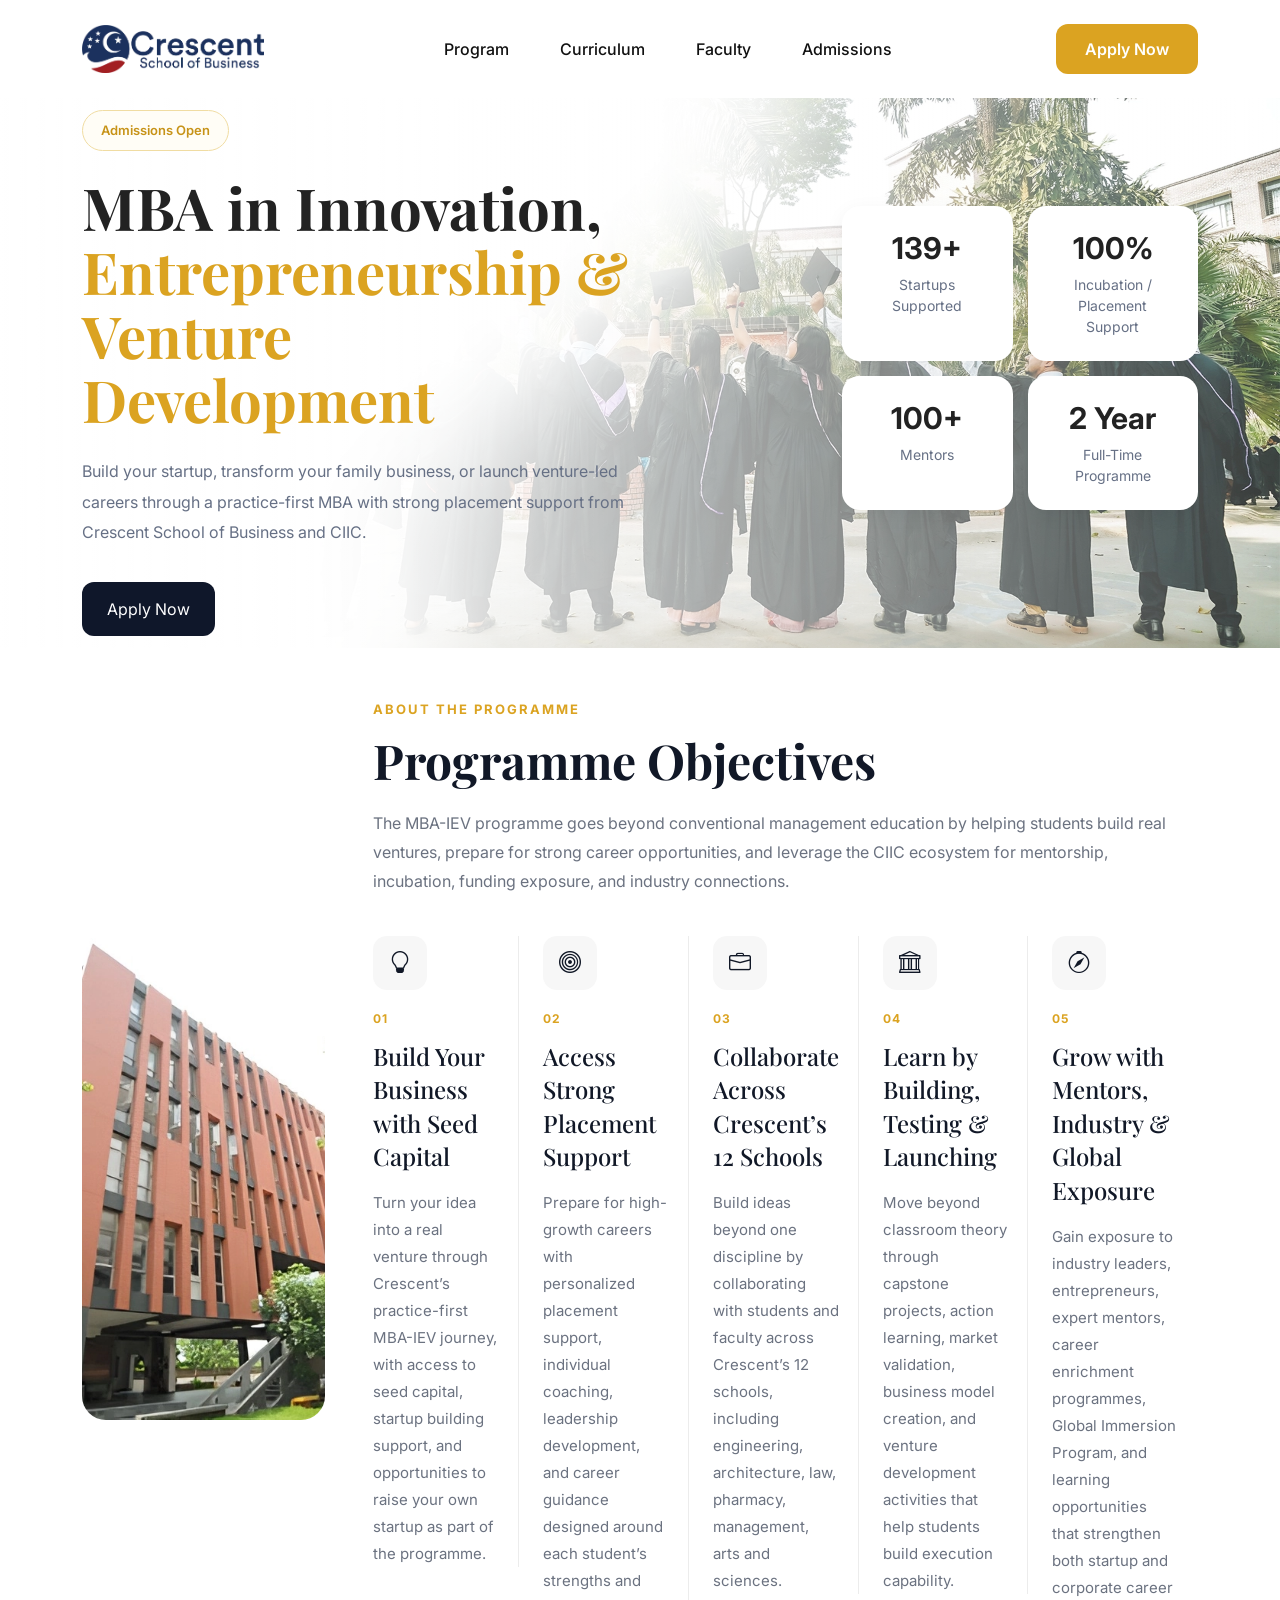
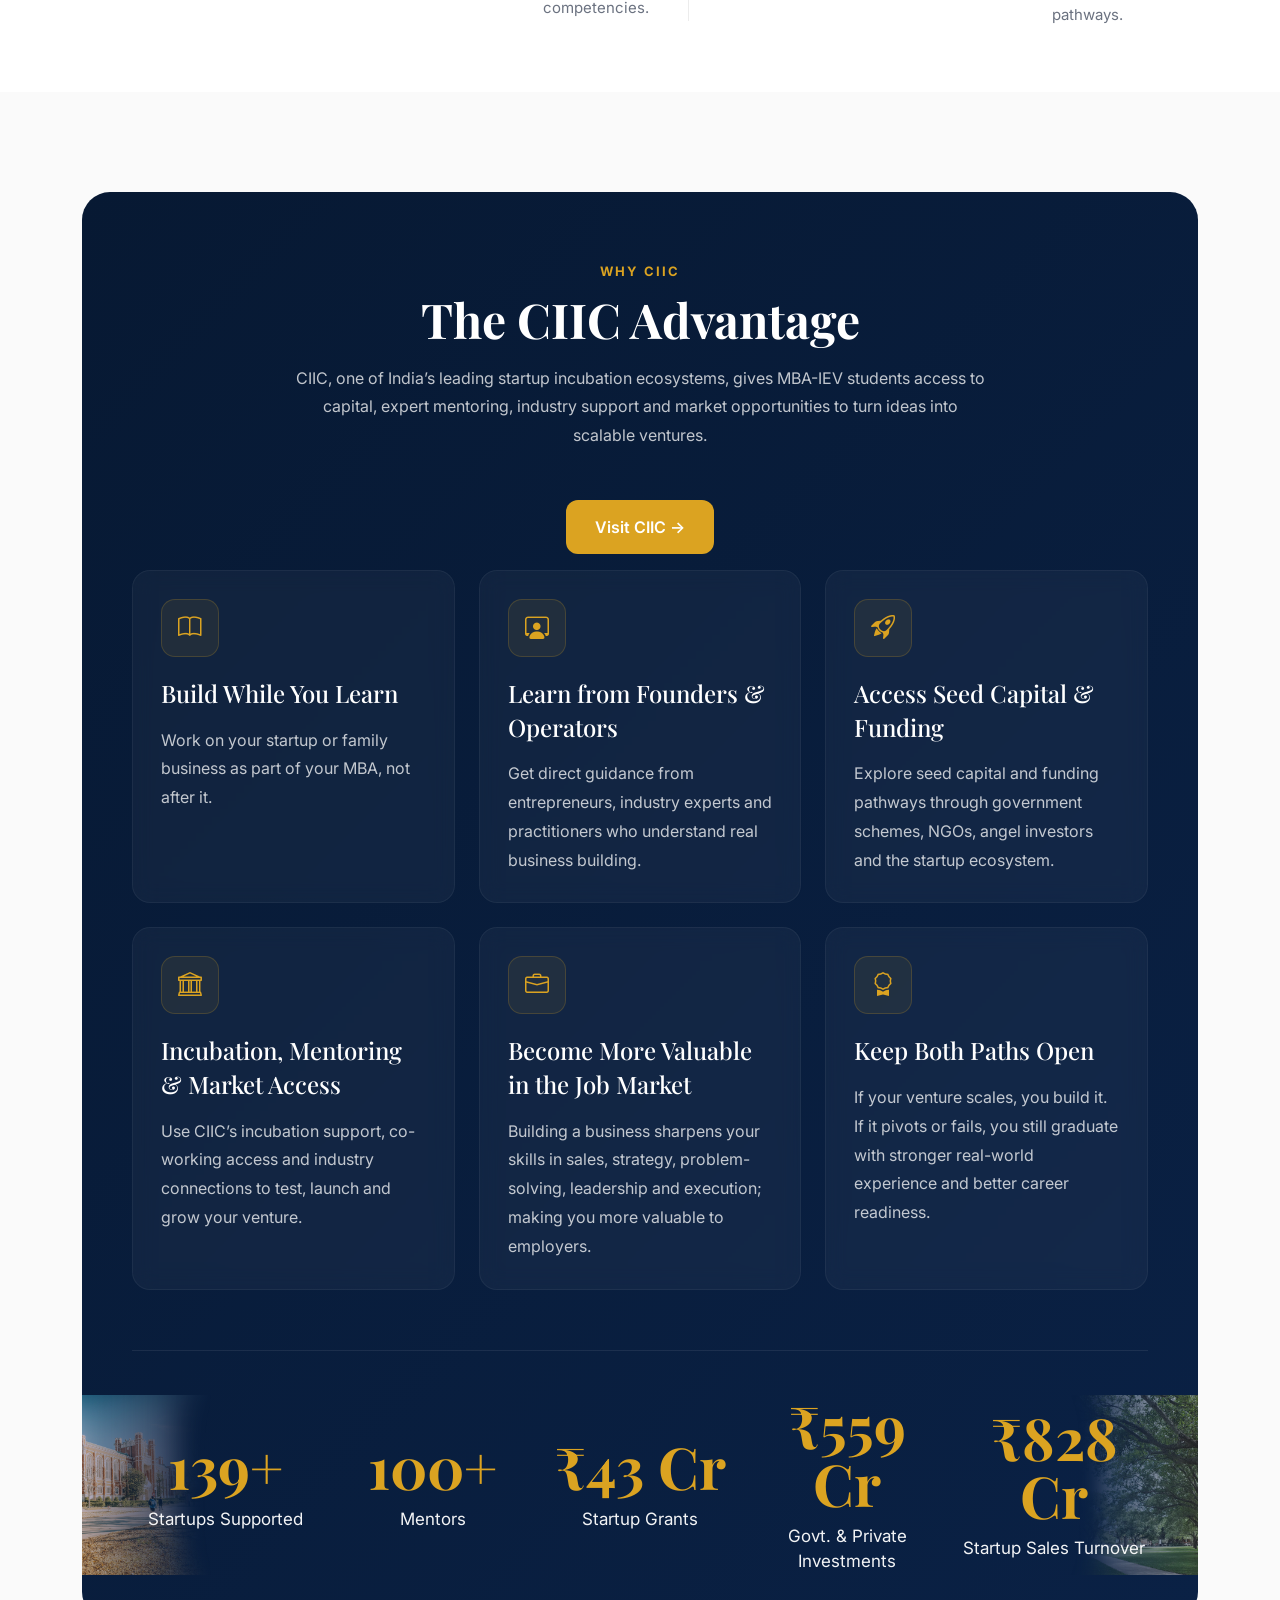
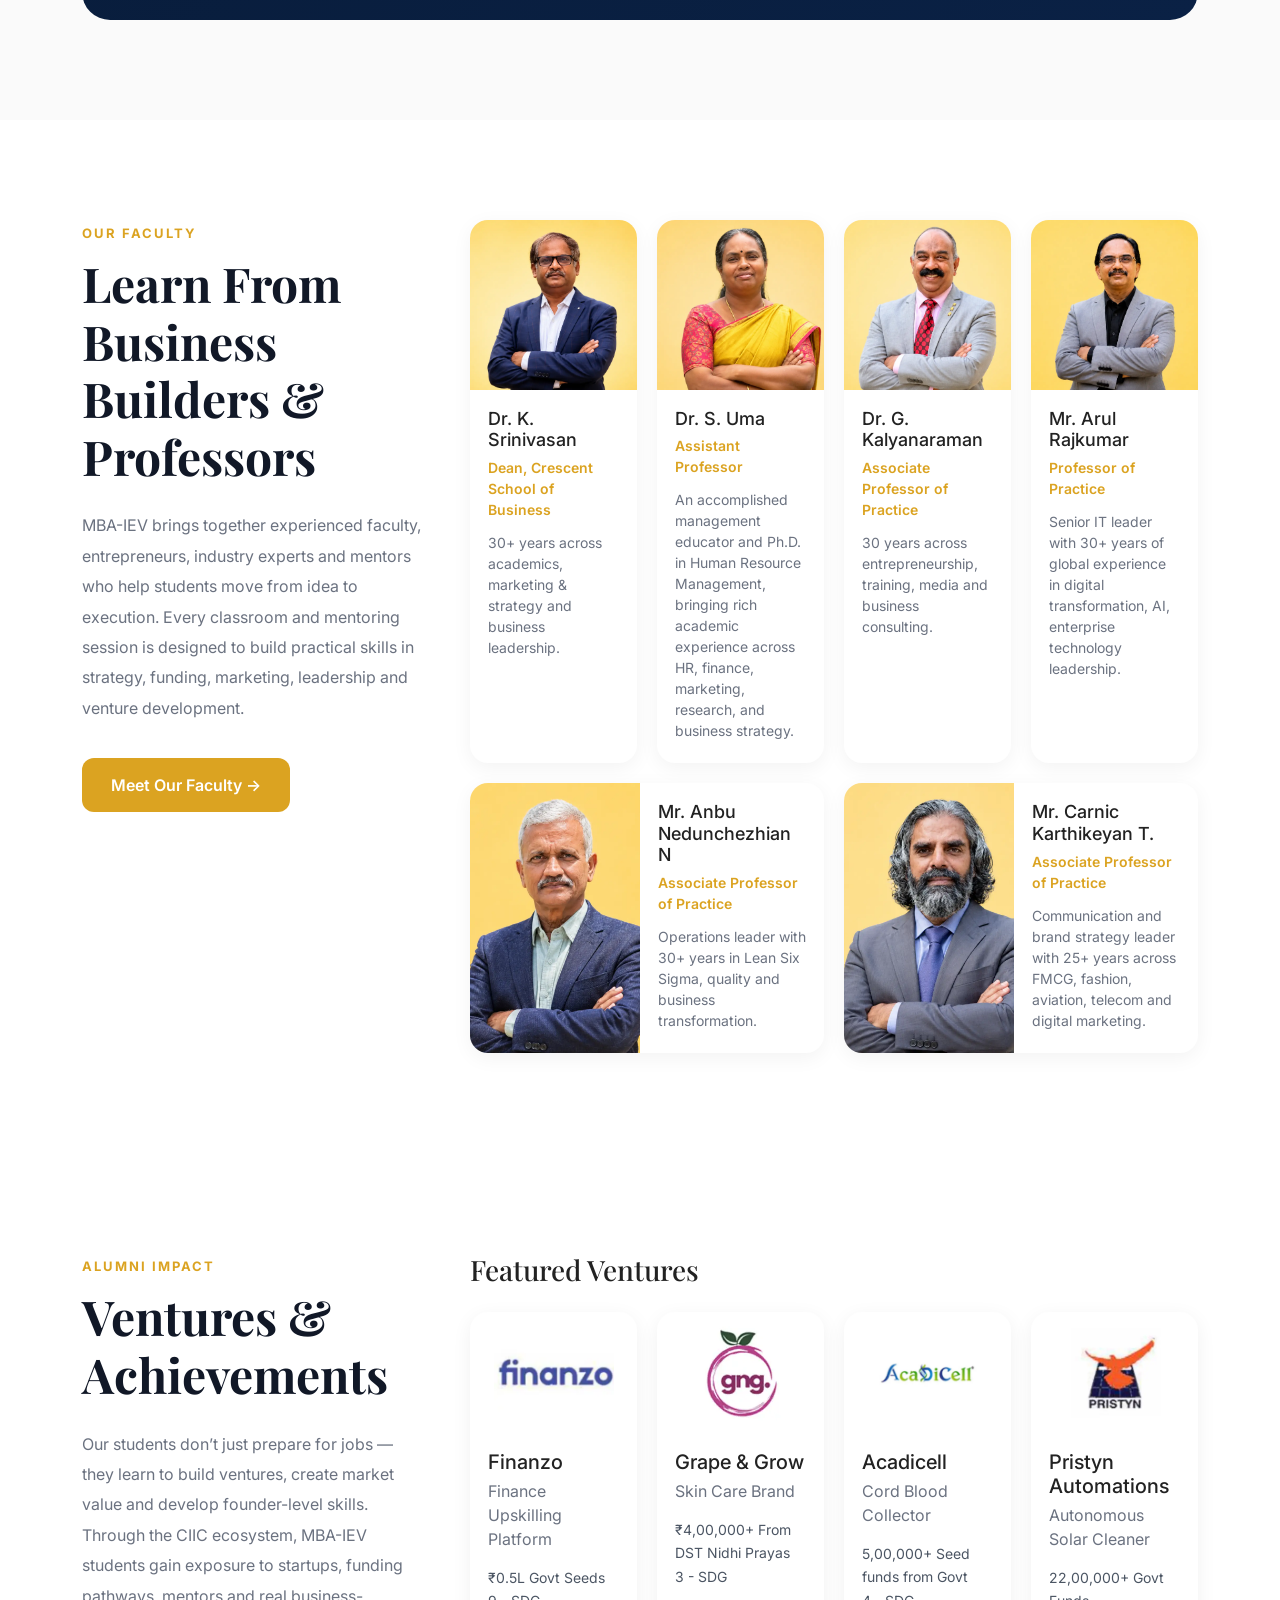
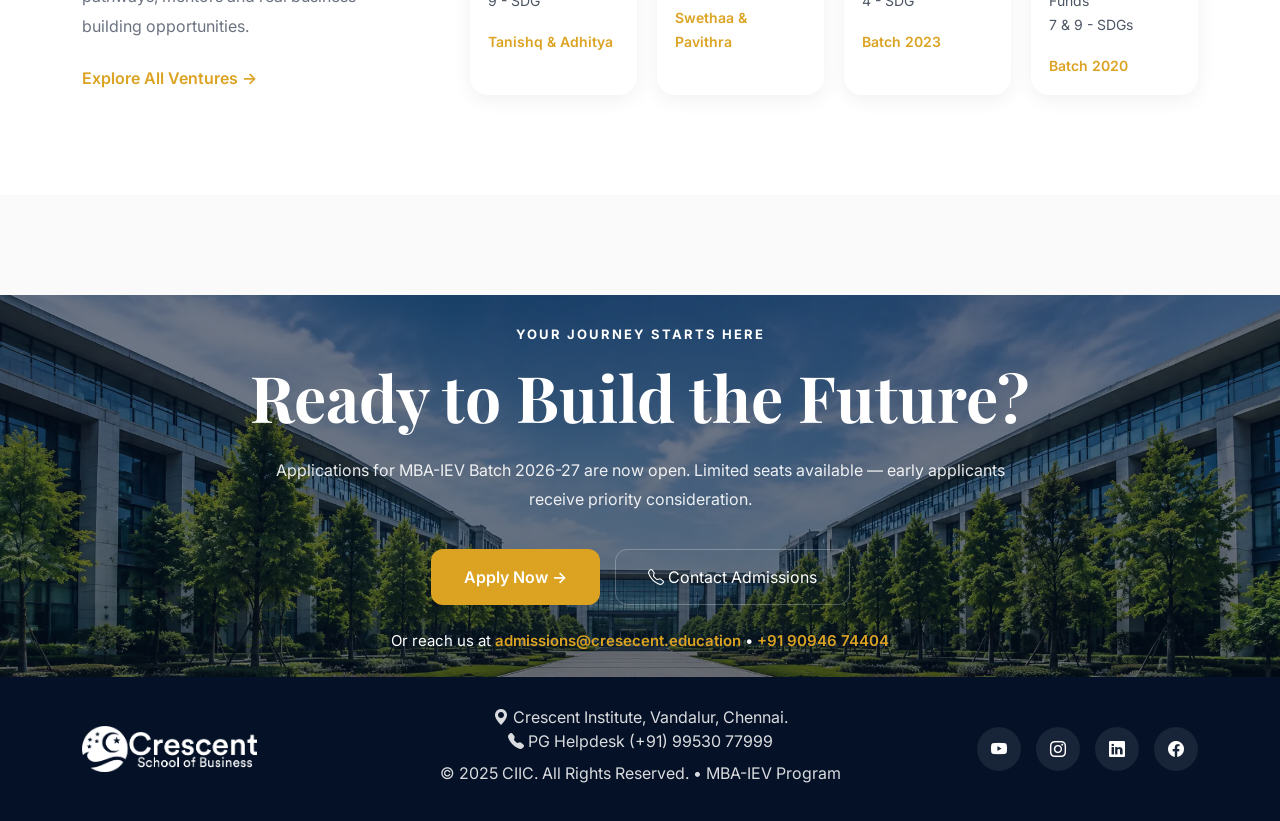
==== commit 59f91a7b: "final corrections" ====
--- a/index.html
+++ b/index.html
@@ -78,7 +78,7 @@
                     <div class="hero-content">
 
                         <div class="hero-badge">
-                            Applications Open — Batch 2026–27
+                            Admissions Open 
                         </div>
 
                         <h1 class="hero-title">
@@ -111,12 +111,12 @@
 
                             <div class="stat-card">
                                 <h3>139+</h3>
-                                <p>Startups supported</p>
+                                <p>Startups Supported</p>
                             </div>
 
                             <div class="stat-card">
-                                <h3>90%</h3>
-                                <p>Placement rate</p>
+                                <h3>100%</h3>
+                                <p>Incubation / Placement Support</p>
                             </div>
 
                             <!-- <div class="stat-card">
@@ -136,7 +136,7 @@
 
                             <div class="stat-card">
                                 <h3>2 Year</h3>
-                                <p>Full-time programme</p>
+                                <p>Full-Time Programme</p>
                             </div>
 
                         </div>
@@ -576,7 +576,7 @@
                             <div class="faculty-info">
                                 <h4>Dr. S. Uma</h4>
 
-                                <span>Assistant &amp; Professor</span>
+                                <span>Assistant Professor</span>
 
                                 <p>An accomplished management educator and Ph.D. in Human Resource Management, bringing rich academic experience across HR, finance, marketing, research, and business strategy.</p>
                             </div>
@@ -676,7 +676,7 @@
                             Our students don&rsquo;t just prepare for jobs — they learn to build ventures, create market value and develop founder-level skills. Through the CIIC ecosystem, MBA-IEV students gain exposure to startups, funding pathways, mentors and real business-building opportunities.
                         </p>
 
-                        <a href="#" class="alumni-link">
+                        <a href="https://www.ciic.ventures/" class="alumni-link">
                             Explore All Ventures →
                         </a>
 
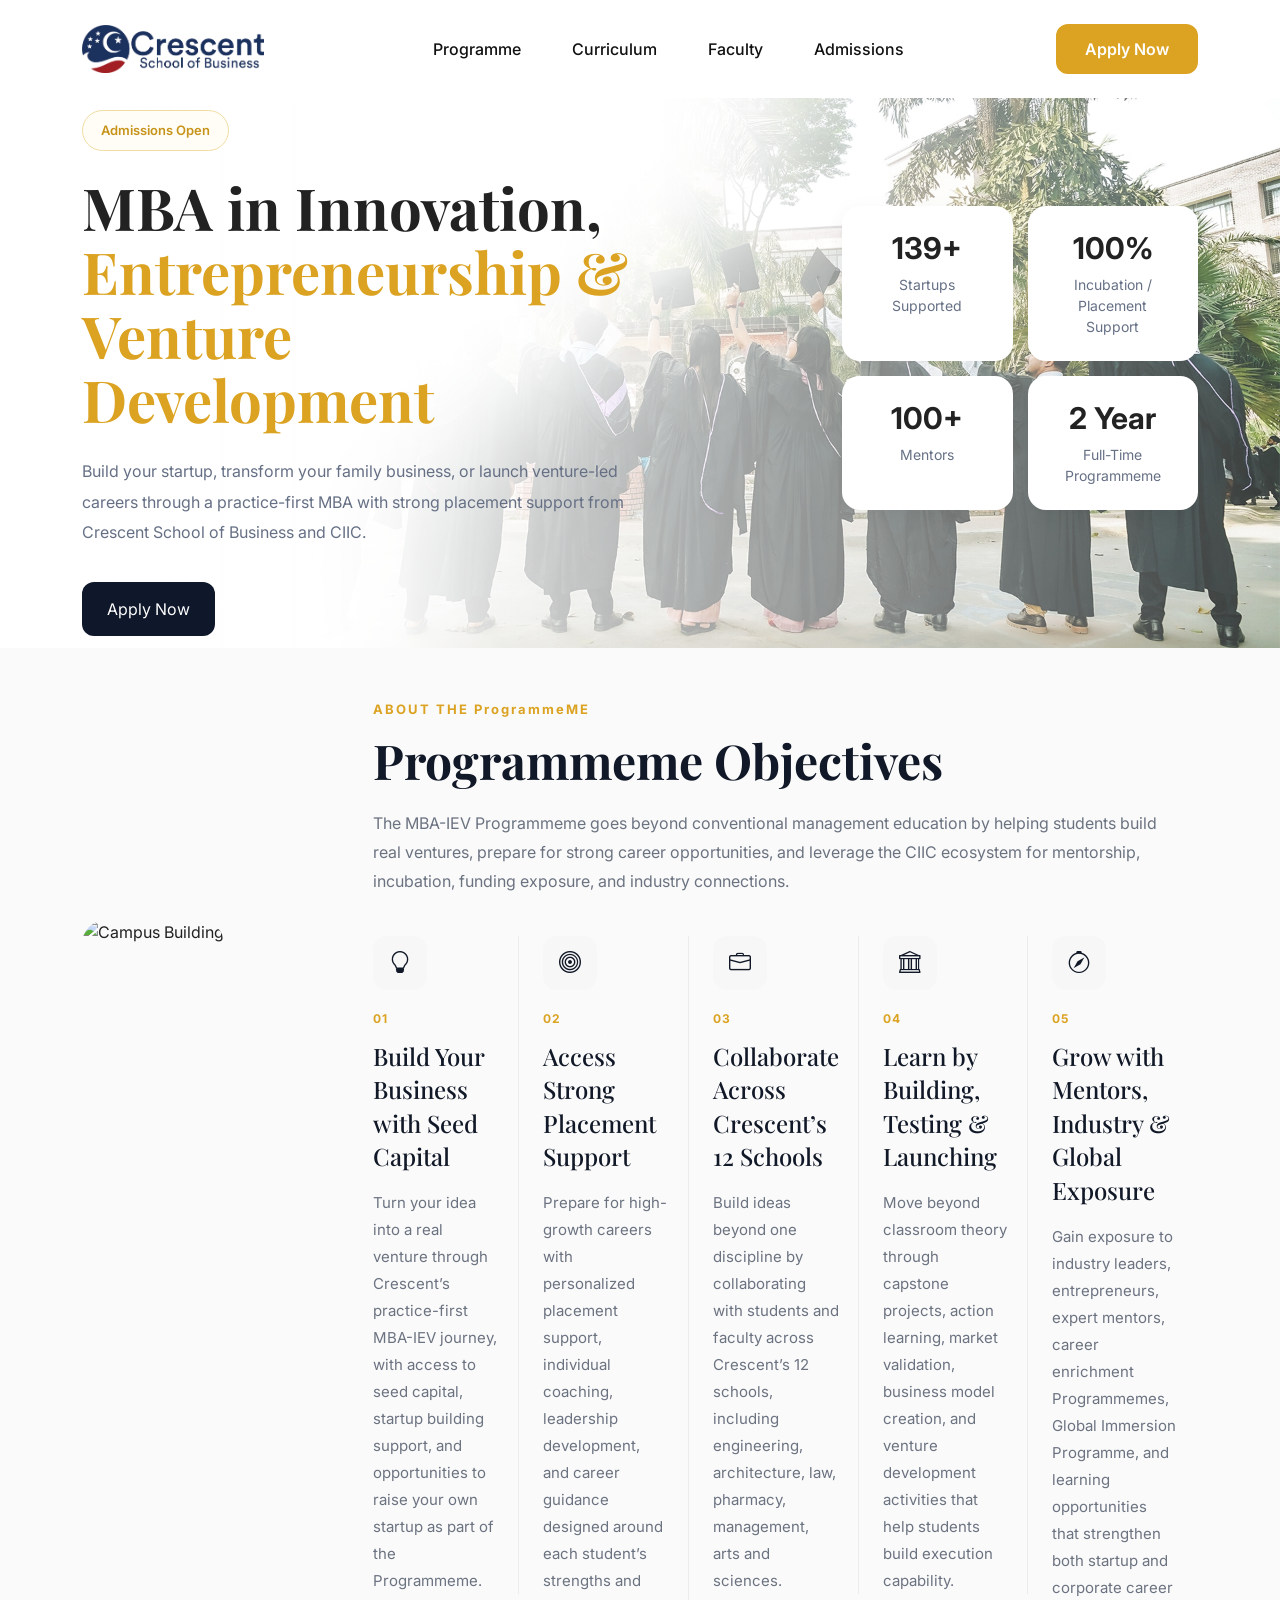
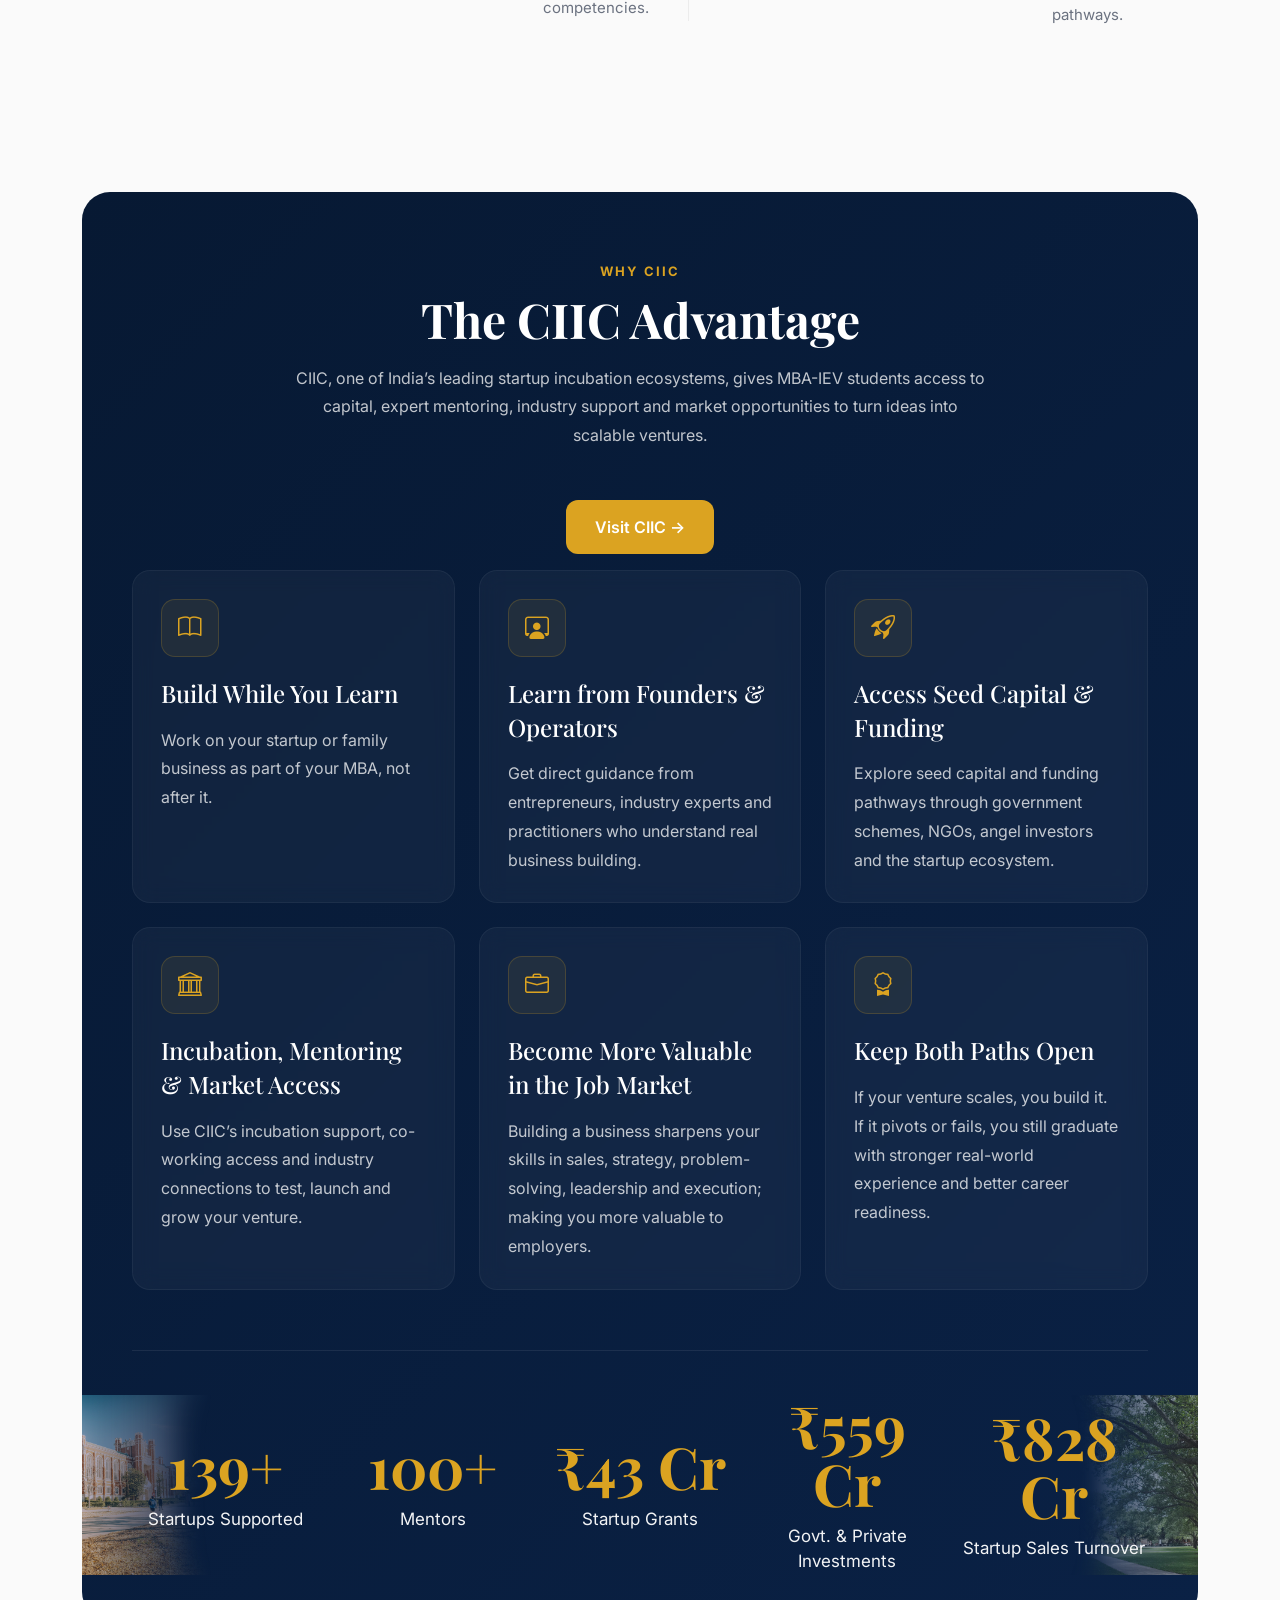
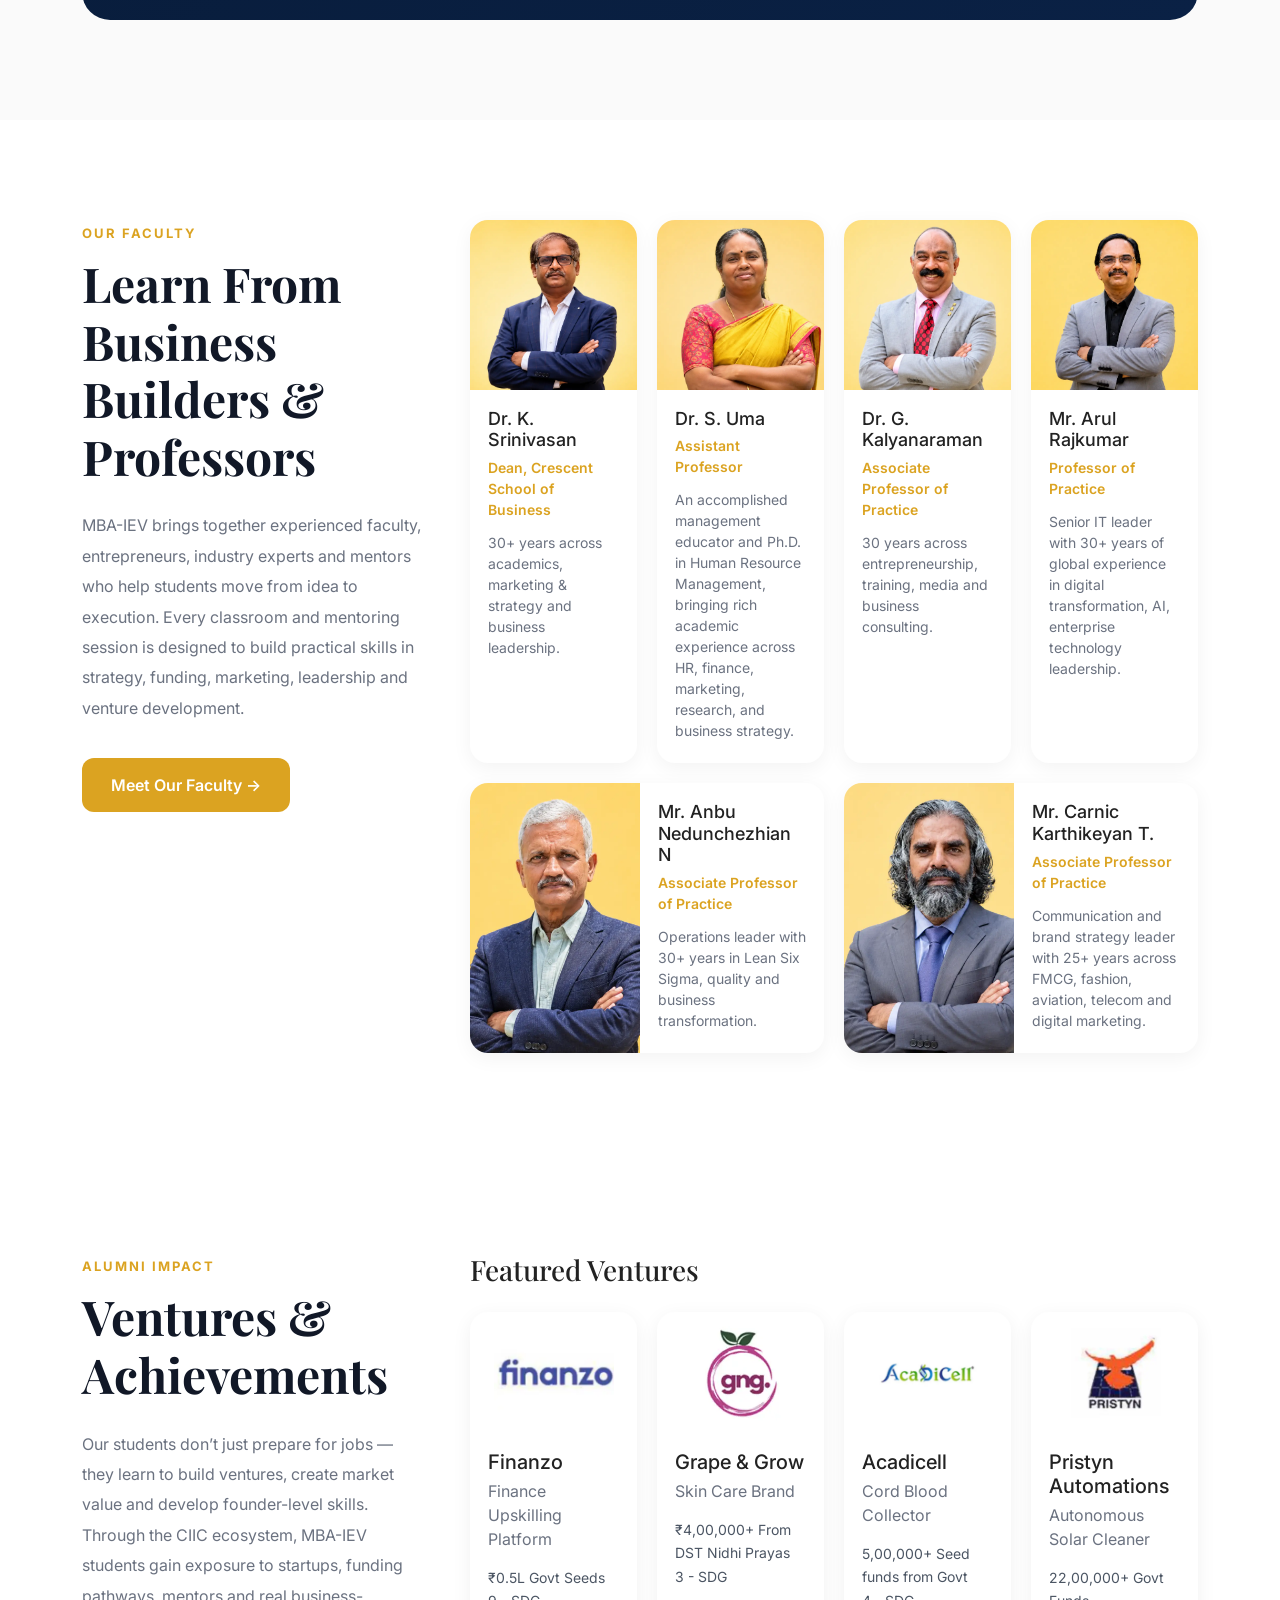
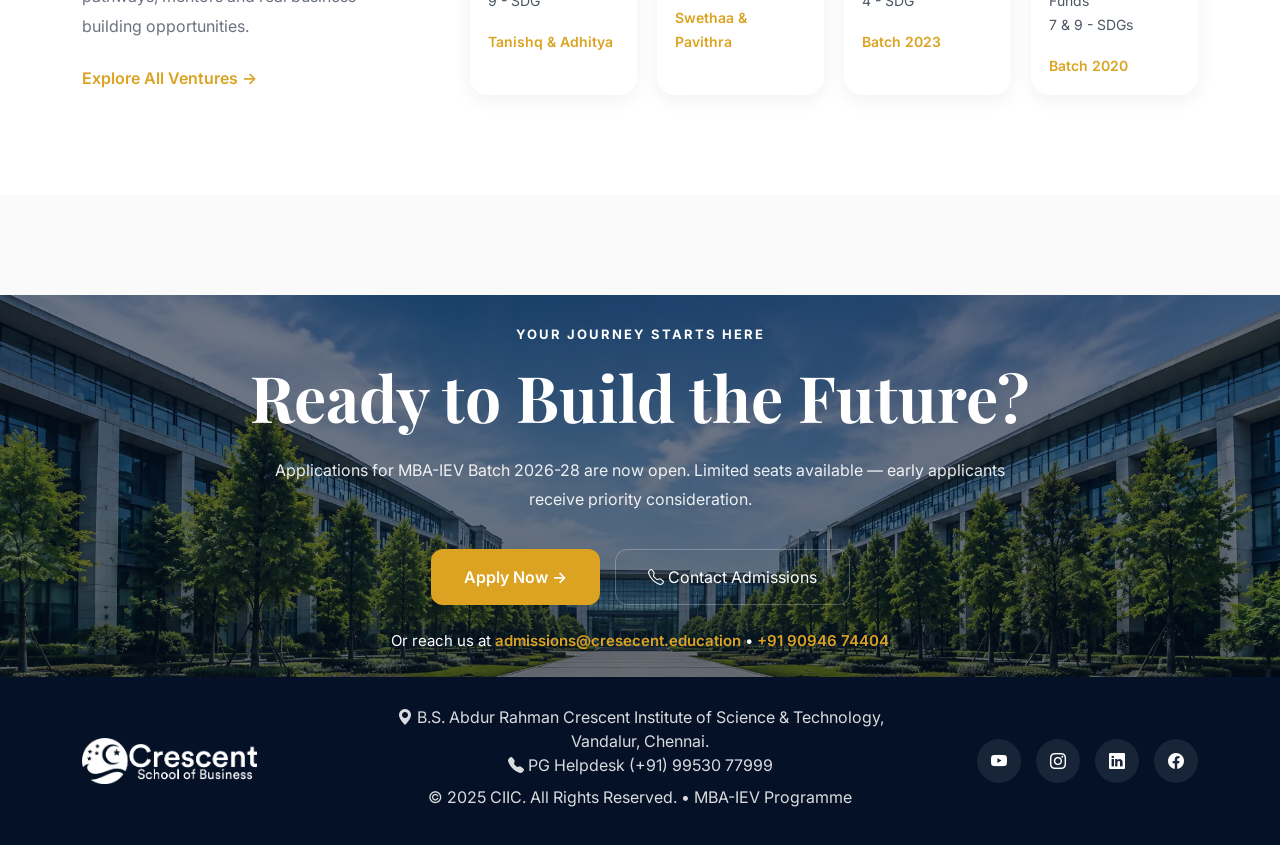
==== commit c0035a2b: "final corrections, please finsih fast" ====
--- a/index.html
+++ b/index.html
@@ -4,7 +4,7 @@
     <meta charset="UTF-8">
     <meta name="viewport" content="width=device-width, initial-scale=1.0">
 
-    <title>University MBA Program</title>
+    <title>University MBA Programme</title>
 
     <!-- Bootstrap -->
     <link href="https://cdn.jsdelivr.net/npm/bootstrap@5.3.3/dist/css/bootstrap.min.css" rel="stylesheet">
@@ -34,23 +34,23 @@
 
                 <ul class="navbar-nav mx-auto">
                     <li class="nav-item">
-                        <a class="nav-link" href="#">Program</a>
+                        <a class="nav-link" href="#Programme-objectives">Programme</a>
                     </li>
 
                     <li class="nav-item">
-                        <a class="nav-link" href="#">Curriculum</a>
+                        <a class="nav-link" href="#ciic-advantage">Curriculum</a>
                     </li>
 
                     <li class="nav-item">
-                        <a class="nav-link" href="#">Faculty</a>
+                        <a class="nav-link" href="#faculty">Faculty</a>
                     </li>
 
                     <li class="nav-item">
-                        <a class="nav-link" href="#">Admissions</a>
+                        <a class="nav-link" href="#admissions">Admissions</a>
                     </li>
                 </ul>
 
-                <a href="https://admissions.crescent.education/mba-and-mca-programme-application" class="btn apply-btn">
+                <a href="https://admissions.crescent.education/mba-and-mca-Programmeme-application" class="btn apply-btn">
                     Apply Now
                 </a>
 
@@ -94,7 +94,7 @@
 
                         <div class="hero-buttons align-items-center">
 
-                            <a href="https://admissions.crescent.education/mba-and-mca-programme-application" class="btn primary-btn">
+                            <a href="https://admissions.crescent.education/mba-and-mca-Programmeme-application" class="btn primary-btn">
                                 Apply Now
                             </a>
 
@@ -136,7 +136,7 @@
 
                             <div class="stat-card">
                                 <h3>2 Year</h3>
-                                <p>Full-Time Programme</p>
+                                <p>Full-Time Programmeme</p>
                             </div>
 
                         </div>
@@ -148,8 +148,8 @@
         </div>
 
     </section>
-    <!-- PROGRAM OBJECTIVES -->
-    <section class="program-objectives py-5">
+    <!-- Programme OBJECTIVES -->
+    <section class="Programme-objectives py-5" id="Programme-objectives">
 
         <div class="container">
 
@@ -160,7 +160,7 @@
 
                     <div class="objectives-image">
                         <img
-                            src="images/program-campus.webp"
+                            src="images/Programme-campus.webp"
                             alt="Campus Building"
                             class="img-fluid"
                         >
@@ -172,15 +172,15 @@
                 <div class="col-lg-9">
 
                     <span class="section-tag">
-                        ABOUT THE PROGRAMME
+                        ABOUT THE ProgrammeME
                     </span>
 
                     <h2 class="section-title">
-                        Programme Objectives
+                        Programmeme Objectives
                     </h2>
 
                     <p class="section-description">
-                        The MBA-IEV programme goes beyond conventional management education by helping students build real ventures, prepare for strong career opportunities, and leverage the CIIC ecosystem for mentorship, incubation, funding exposure, and industry connections.
+                        The MBA-IEV Programmeme goes beyond conventional management education by helping students build real ventures, prepare for strong career opportunities, and leverage the CIIC ecosystem for mentorship, incubation, funding exposure, and industry connections.
                     </p>
 
                     <div class="row g-4 objectives-grid">
@@ -203,7 +203,7 @@
                                 </h4>
 
                                 <p>
-                                    Turn your idea into a real venture through Crescent&rsquo;s practice-first MBA-IEV journey, with access to seed capital, startup building support, and opportunities to raise your own startup as part of the programme.
+                                    Turn your idea into a real venture through Crescent&rsquo;s practice-first MBA-IEV journey, with access to seed capital, startup building support, and opportunities to raise your own startup as part of the Programmeme.
                                 </p>
 
                             </div>
@@ -303,7 +303,7 @@
                                 </h4>
 
                                 <p>
-                                    Gain exposure to industry leaders, entrepreneurs, expert mentors, career enrichment programmes, Global Immersion Program, and learning opportunities that strengthen both startup and corporate career pathways.
+                                    Gain exposure to industry leaders, entrepreneurs, expert mentors, career enrichment Programmemes, Global Immersion Programme, and learning opportunities that strengthen both startup and corporate career pathways.
                                 </p>
 
                             </div>
@@ -320,7 +320,7 @@
 
     </section>
     <!-- WHY CIIC -->
-    <section class="ciic-advantage">
+    <section class="ciic-advantage" id="ciic-advantage">
 
         <div class="container">
 
@@ -515,7 +515,7 @@
 
     </section>
     <!-- FACULTY SECTION -->
-    <section class="faculty-section">
+    <section class="faculty-section" id="faculty">
 
         <div class="container">
 
@@ -857,7 +857,7 @@
     <footer class="footer-section">
 
         <!-- CTA AREA -->
-        <div class="footer-cta">
+        <div class="footer-cta" id="admissions">
 
             <div class="container">
 
@@ -872,14 +872,14 @@
                     </h2>
 
                     <p>
-                        Applications for MBA-IEV Batch 2026-27 are now open.
+                        Applications for MBA-IEV Batch 2026-28 are now open.
                         Limited seats available — early applicants receive
                         priority consideration.
                     </p>
 
                     <div class="cta-buttons">
 
-                        <a href="https://admissions.crescent.education/mba-and-mca-programme-application" class="btn footer-apply-btn">
+                        <a href="https://admissions.crescent.education/mba-and-mca-Programmeme-application" class="btn footer-apply-btn">
                             Apply Now →
                         </a>
 
@@ -941,7 +941,7 @@
 
                             <p>
                                 <i class="bi bi-geo-alt-fill"></i>
-                                Crescent Institute, Vandalur, Chennai. <br>
+                                B.S. Abdur Rahman Crescent Institute of Science & Technology, Vandalur, Chennai. <br>
                                 <i class="bi bi-telephone-fill"></i>
                                 PG Helpdesk (+91) 99530 77999  <br>
                                 <!-- <i class="bi bi-envelope-fill"></i>
@@ -950,7 +950,7 @@
 
                             <p>
                                 © 2025 CIIC. All Rights Reserved.
-                                • MBA-IEV Program
+                                • MBA-IEV Programme
                             </p>
 
                         </div>
@@ -962,19 +962,19 @@
 
                         <div class="footer-social">
 
-                            <a href="https://www.youtube.com/crescentbusinessschool" target="_blank">
+                            <a href="https://www.youtube.com/@CrescentSchoolofBusiness" target="_blank">
                                 <i class="bi bi-youtube"></i>
                             </a>
 
-                            <a href="https://www.instagram.com/crescentbusinessschool" target="_blank">
+                            <a href="https://www.instagram.com/crescentschoolofbusiness" target="_blank">
                                 <i class="bi bi-instagram"></i>
                             </a>
 
-                            <a href="https://www.linkedin.com/school/crescent-business-school" target="_blank">
+                            <a href="https://www.linkedin.com/school/crescentinstitute/" target="_blank">
                                 <i class="bi bi-linkedin"></i>
                             </a>
 
-                            <a href="https://www.facebook.com/crescentbusinessschool" target="_blank">
+                            <a href="https://www.facebook.com/csbedu" target="_blank">
                                 <i class="bi bi-facebook"></i>
                             </a>
 
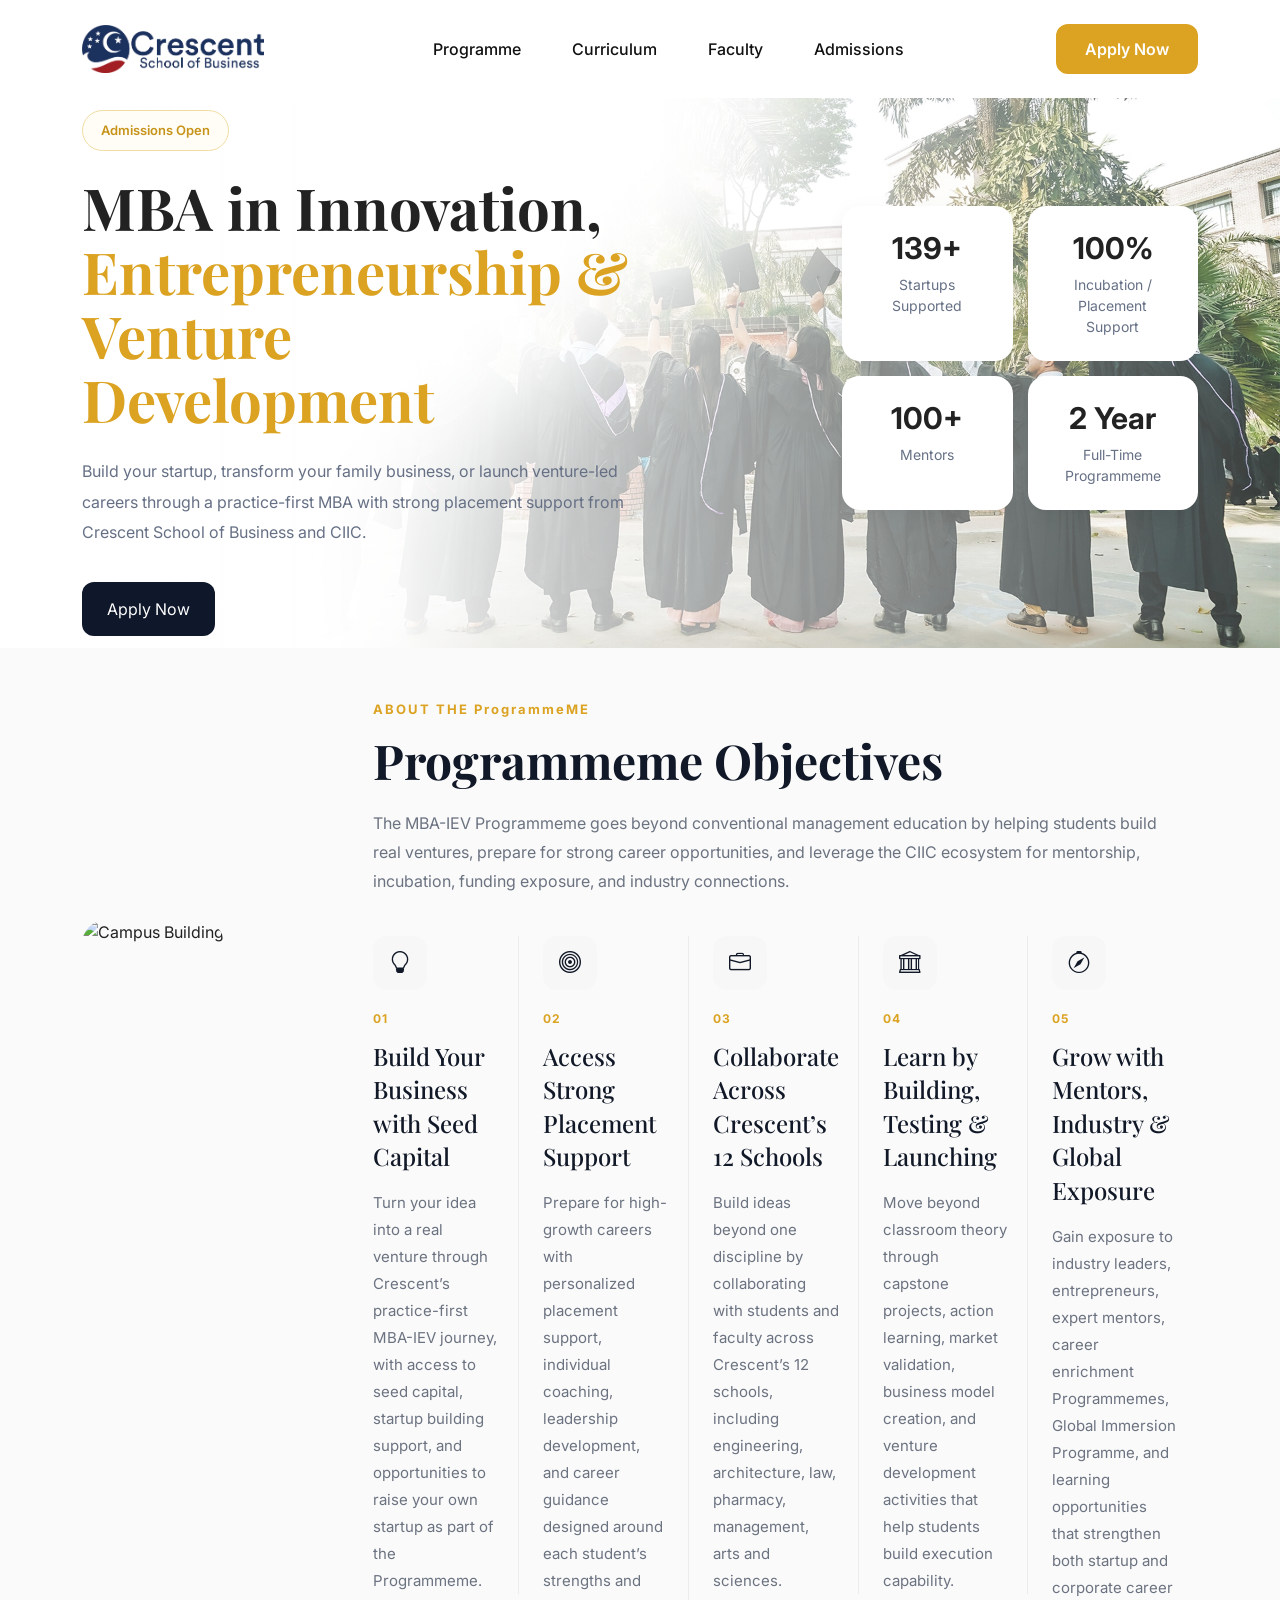
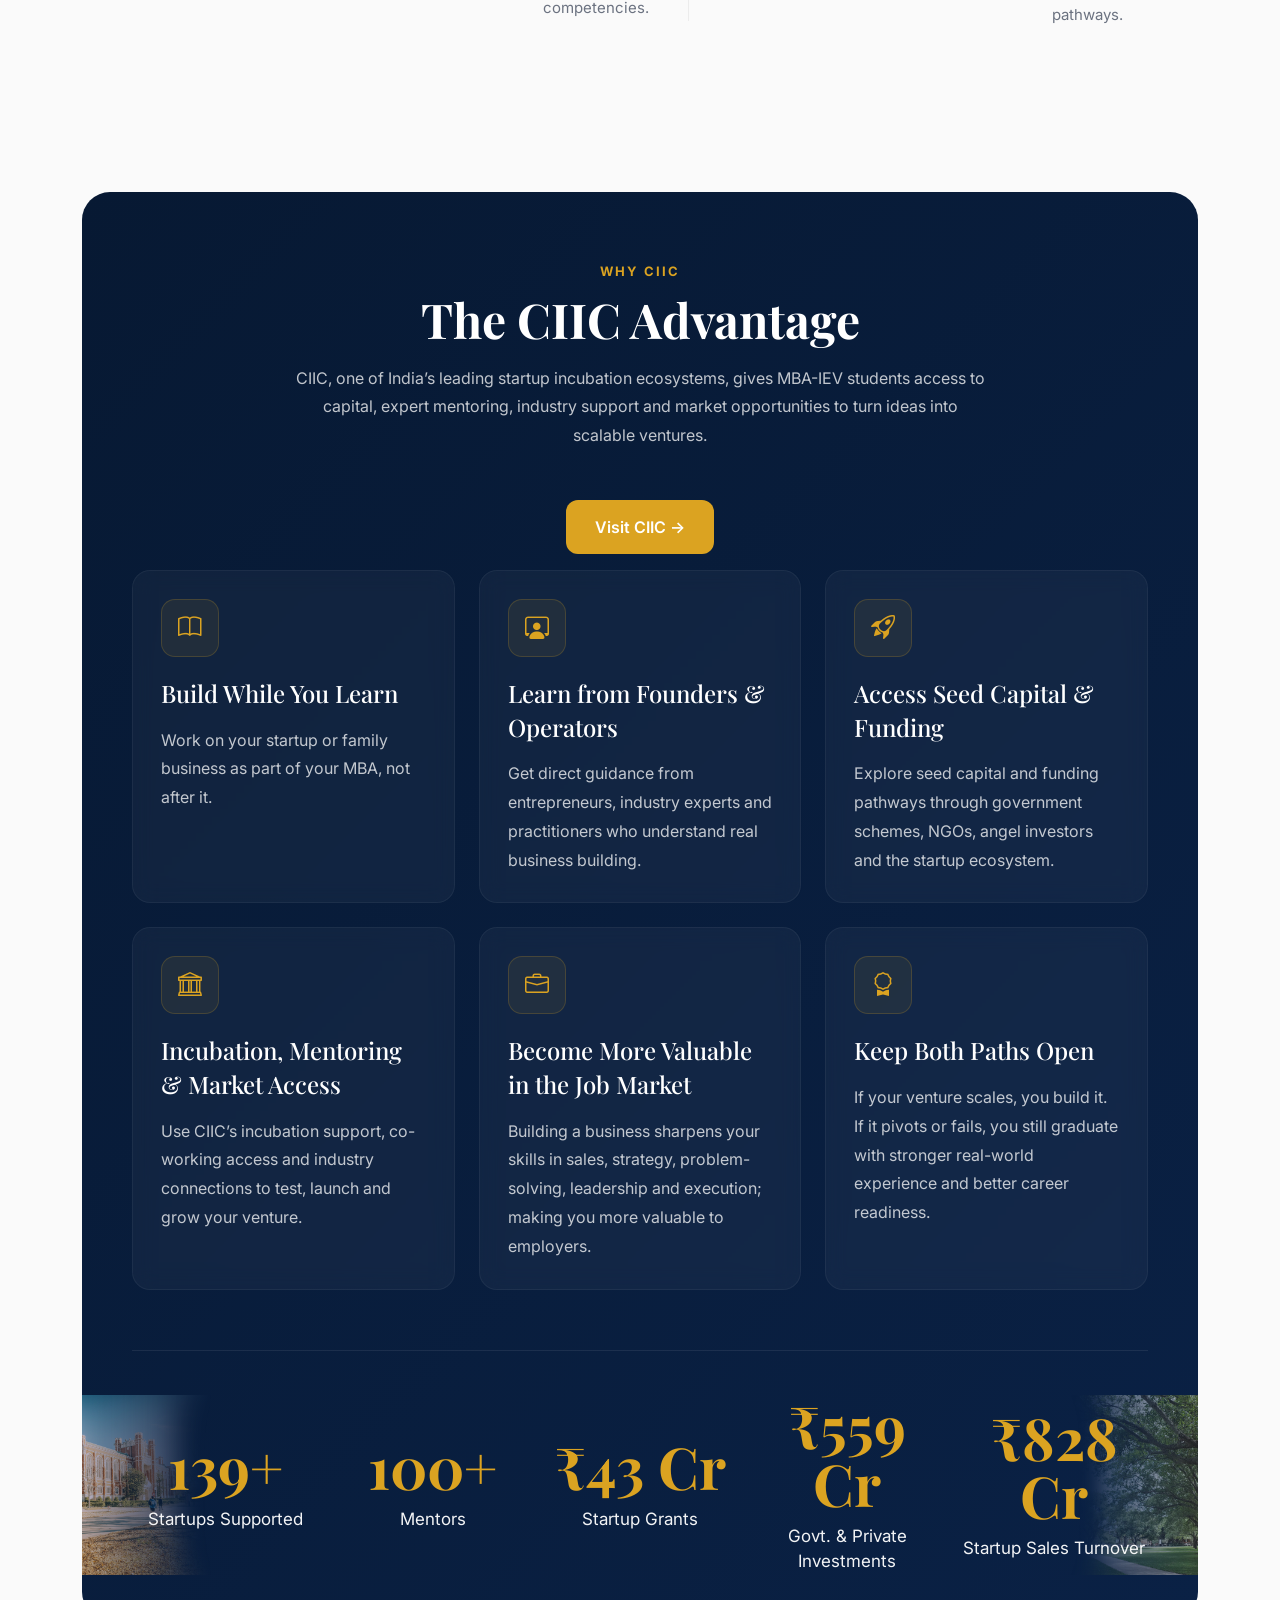
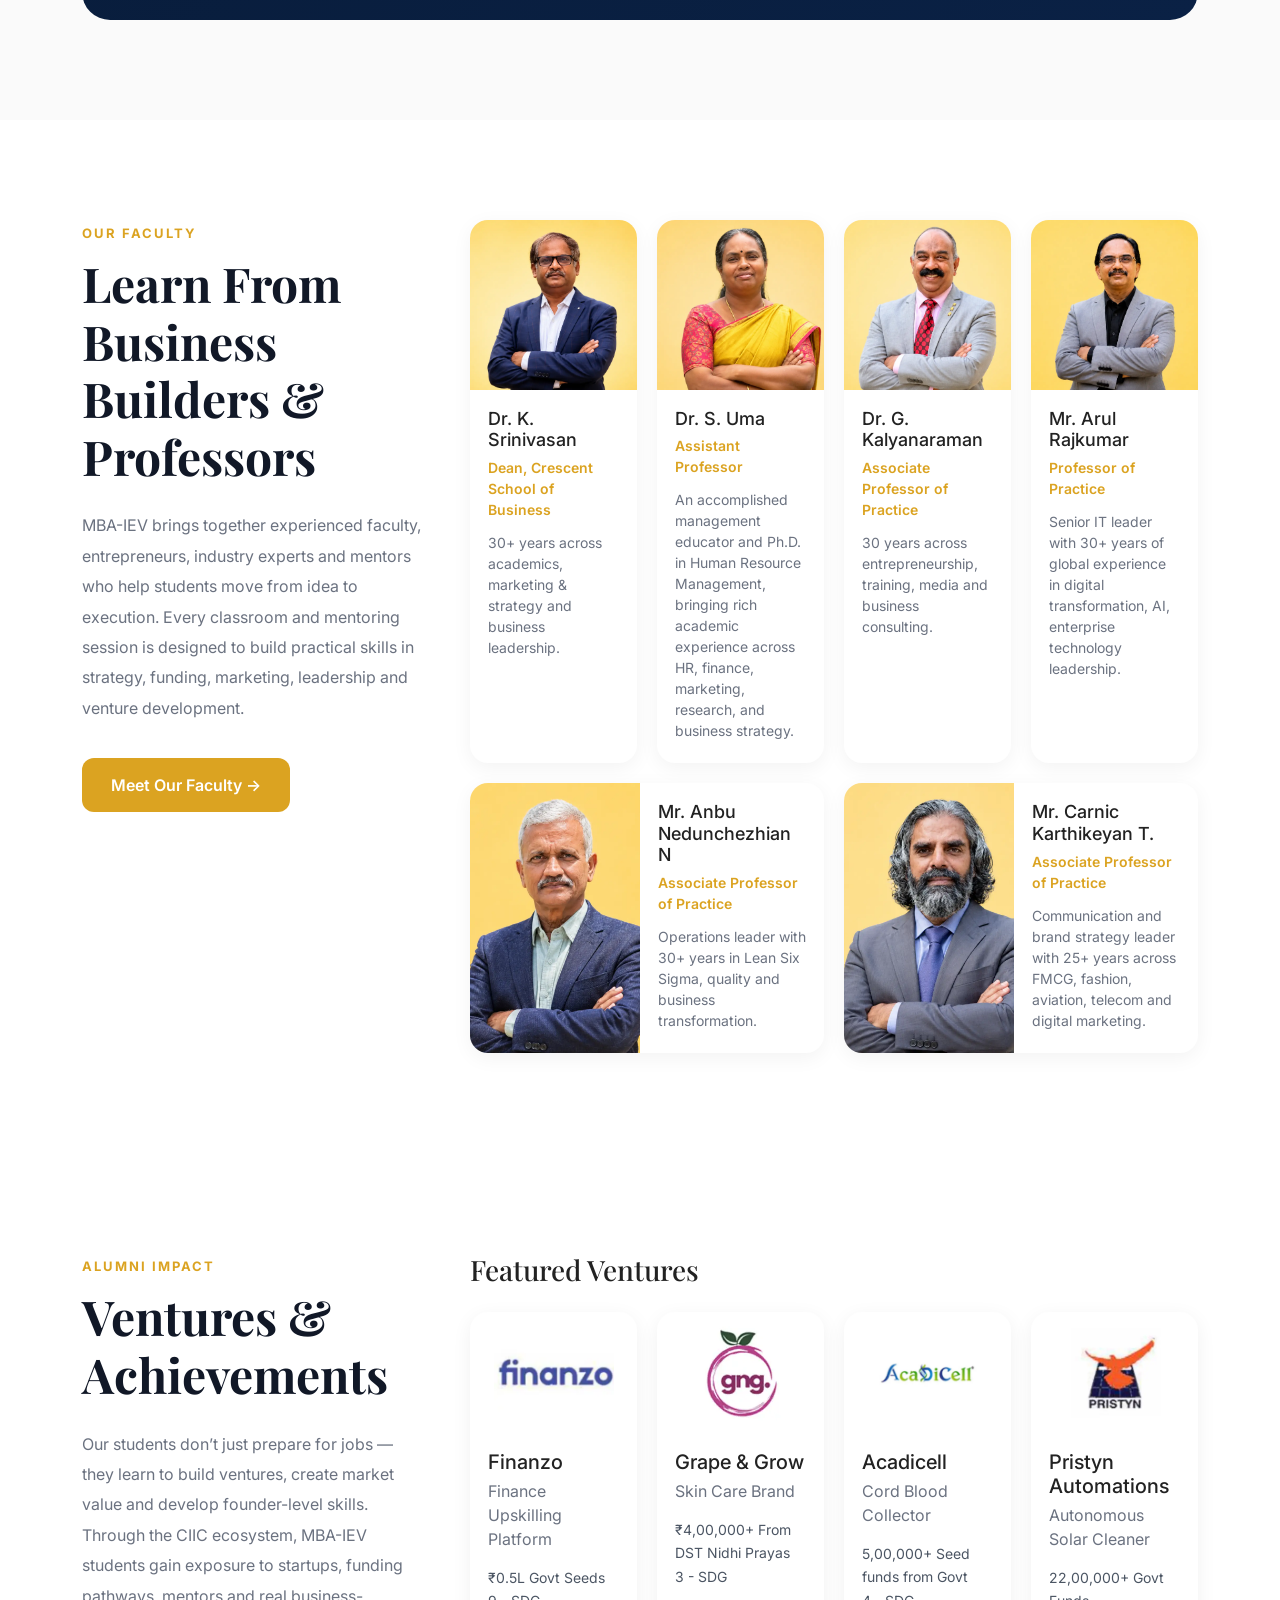
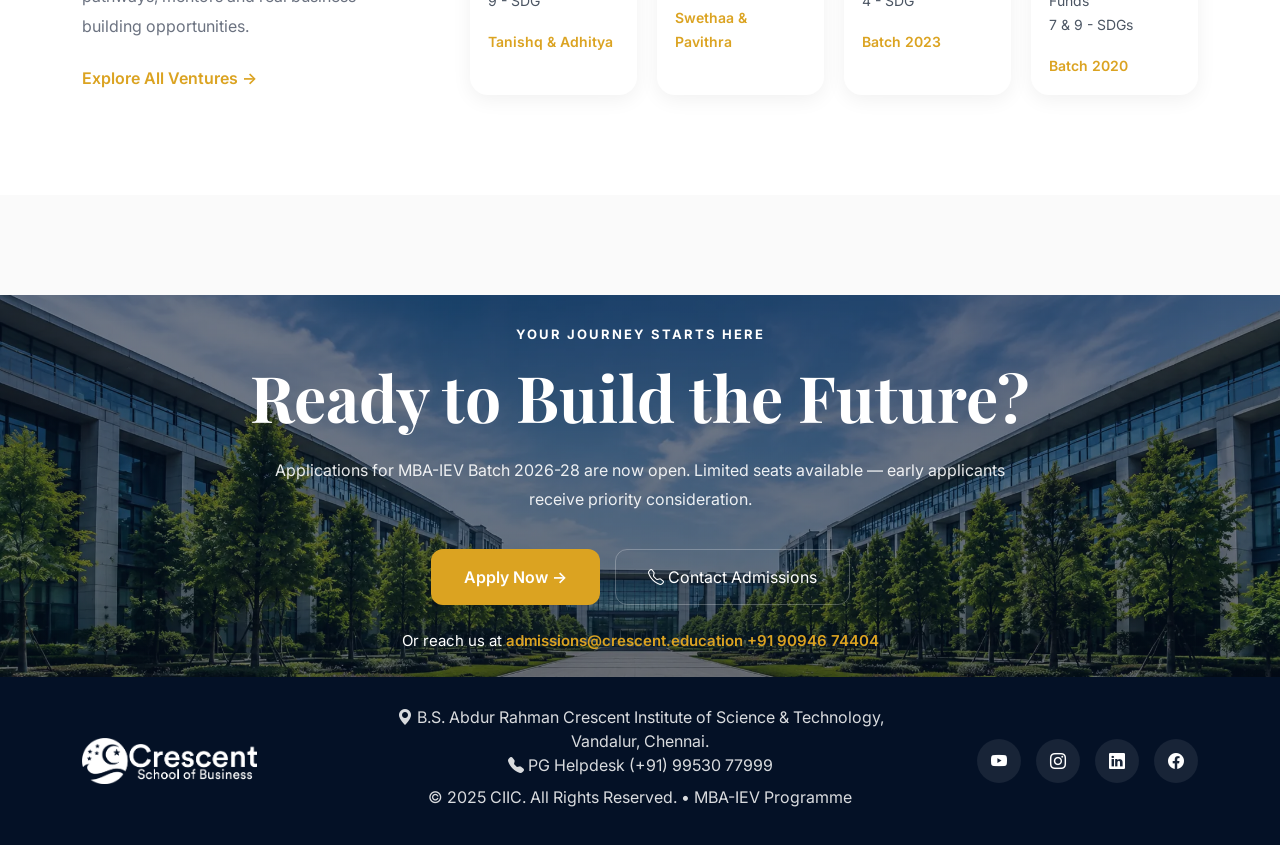
==== commit d93ada63: "updates email" ====
--- a/index.html
+++ b/index.html
@@ -894,11 +894,11 @@
 
                         Or reach us at
 
-                        <a href="mailto:admissions@ciic.edu.in">
-                            admissions@cresecent.education
+                        <a href="mailto:admissions@crescent.education">
+                            admissions@crescent.education
                         </a>
 
-                        •
+                        
 
                         <a href="tel:+919094674404">
                             +91 90946 74404
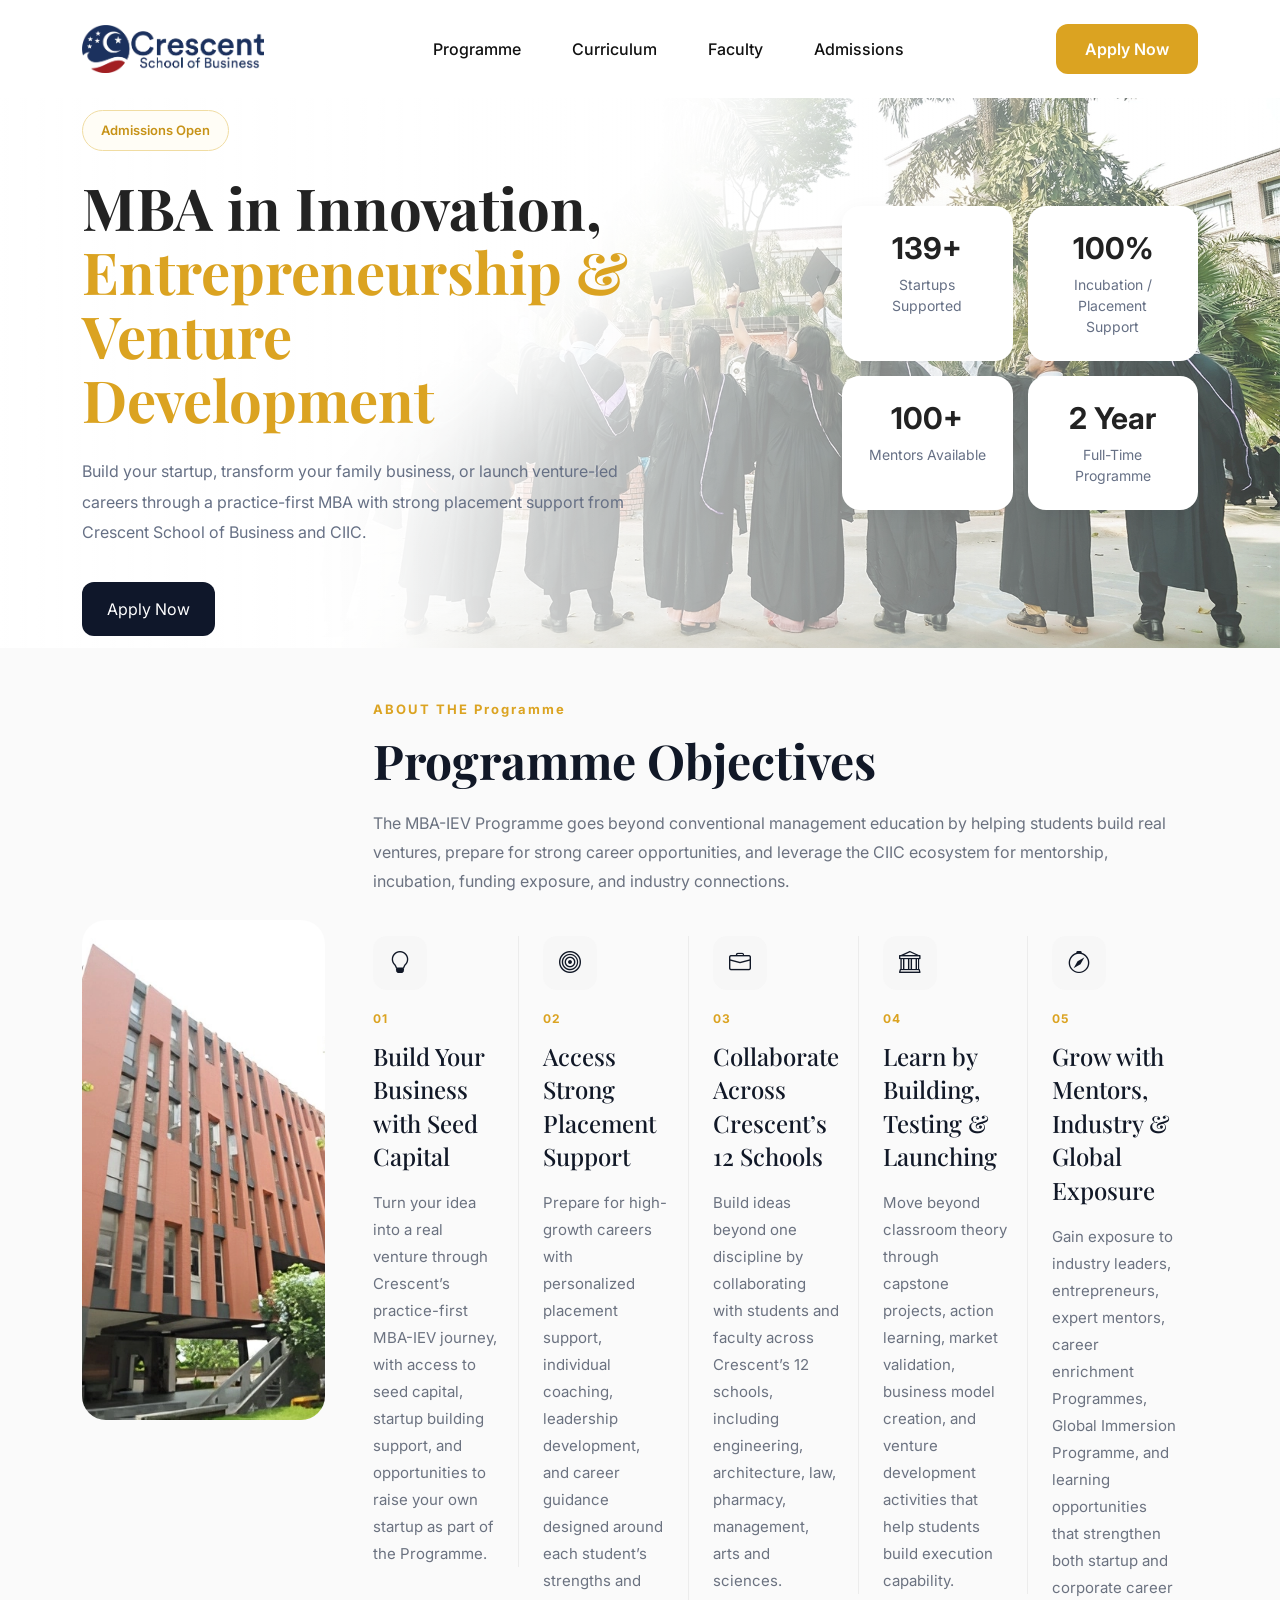
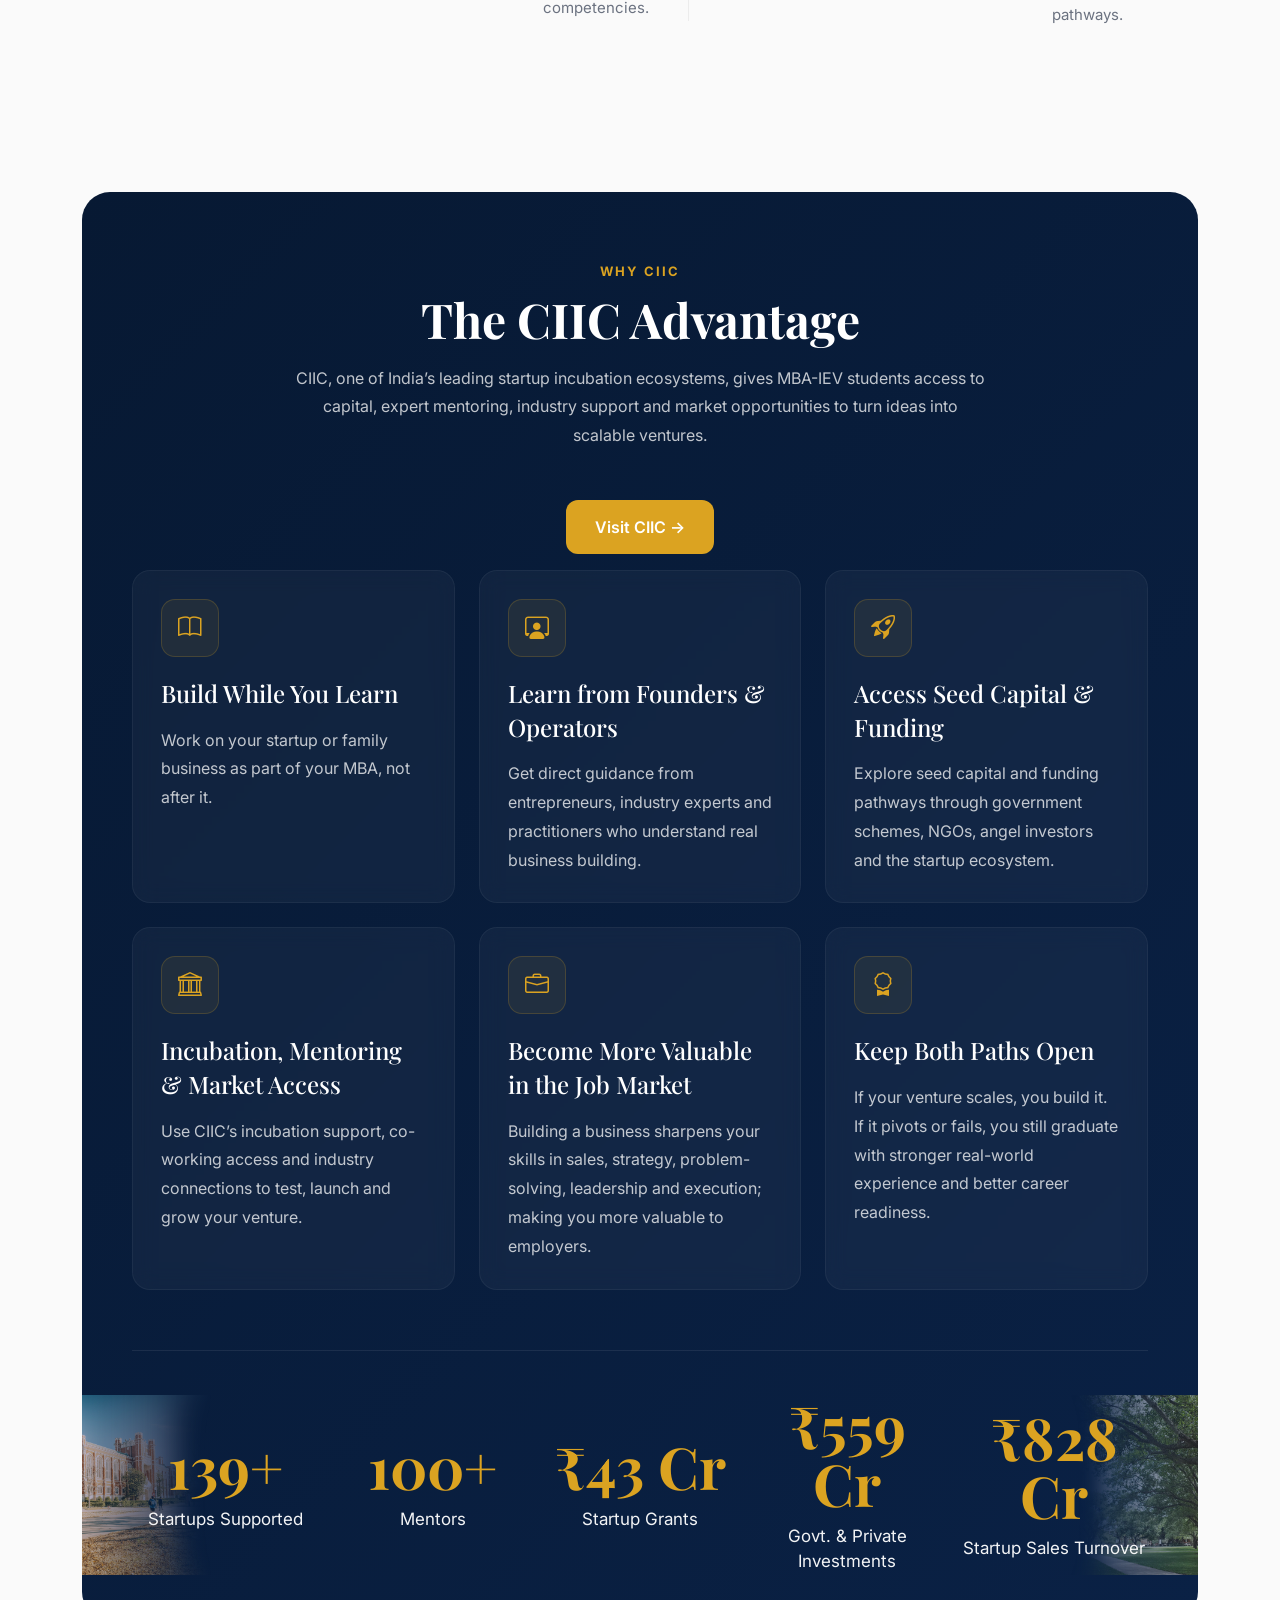
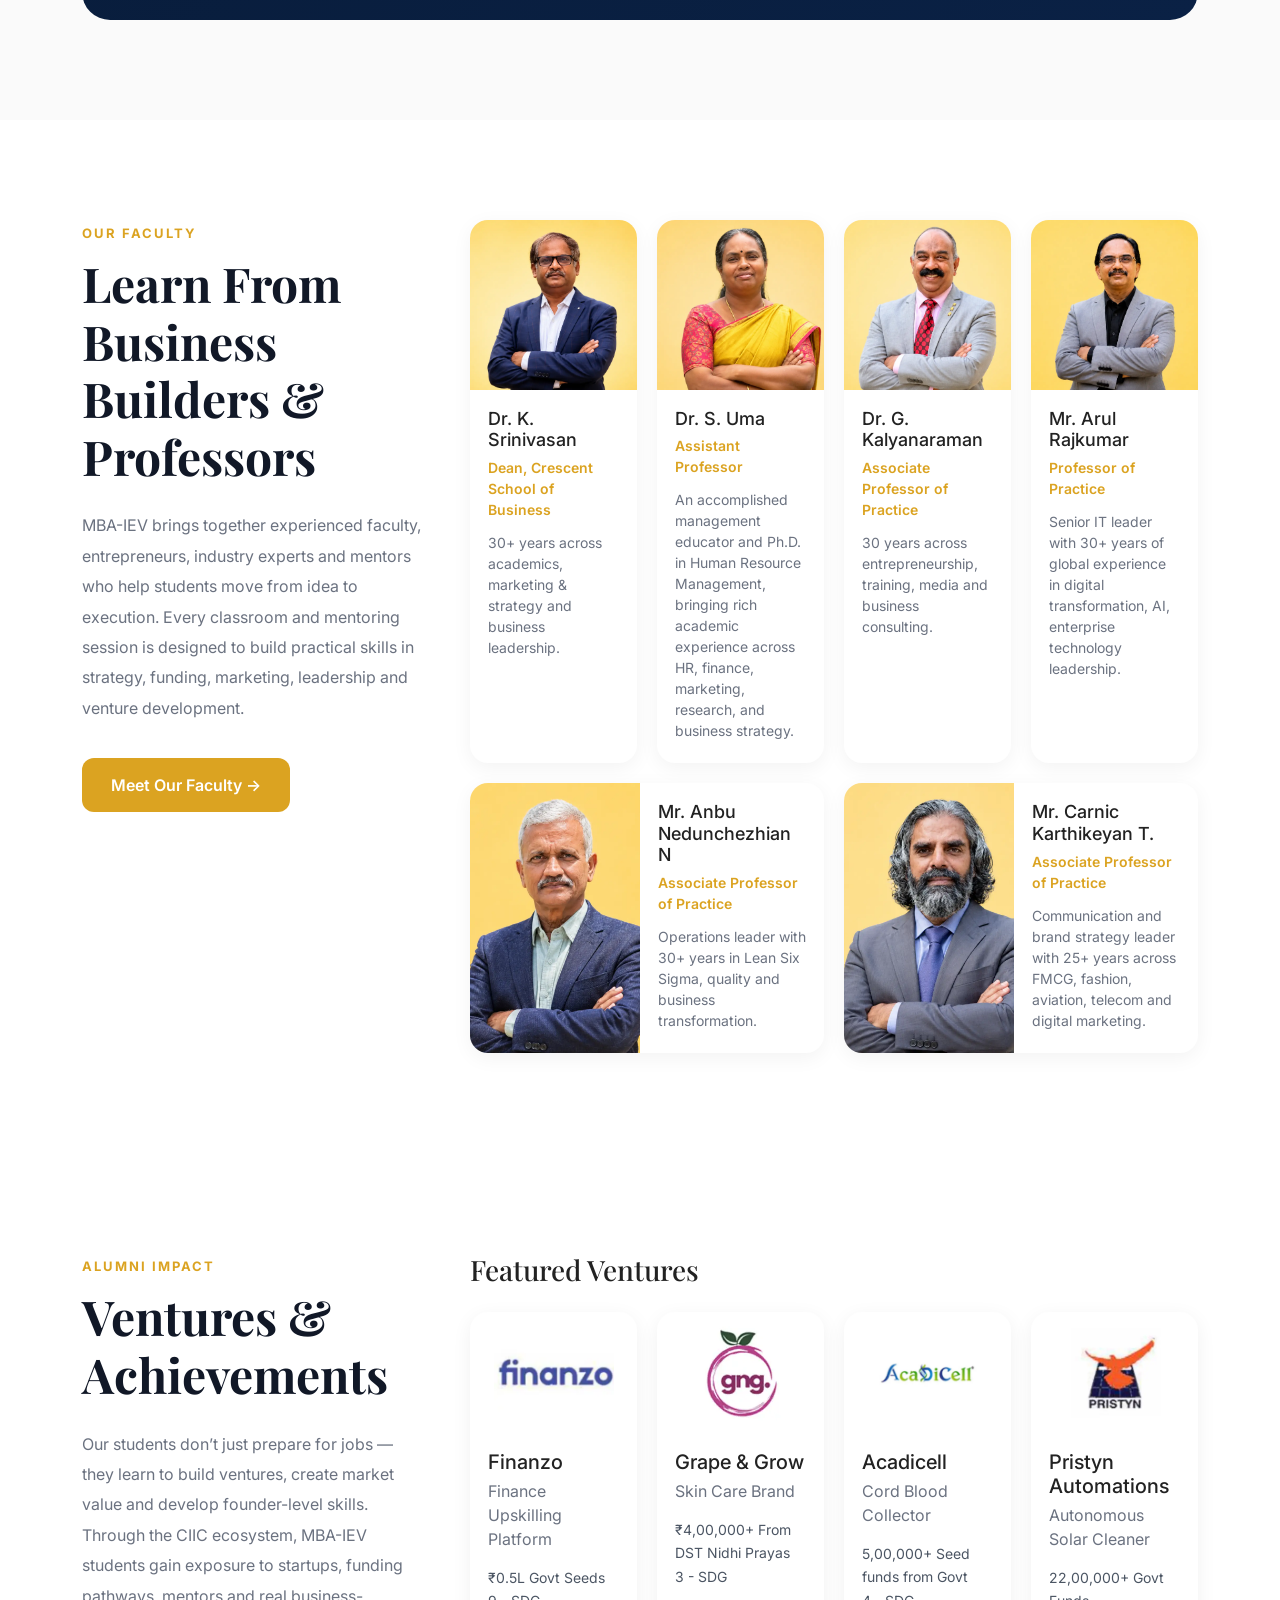
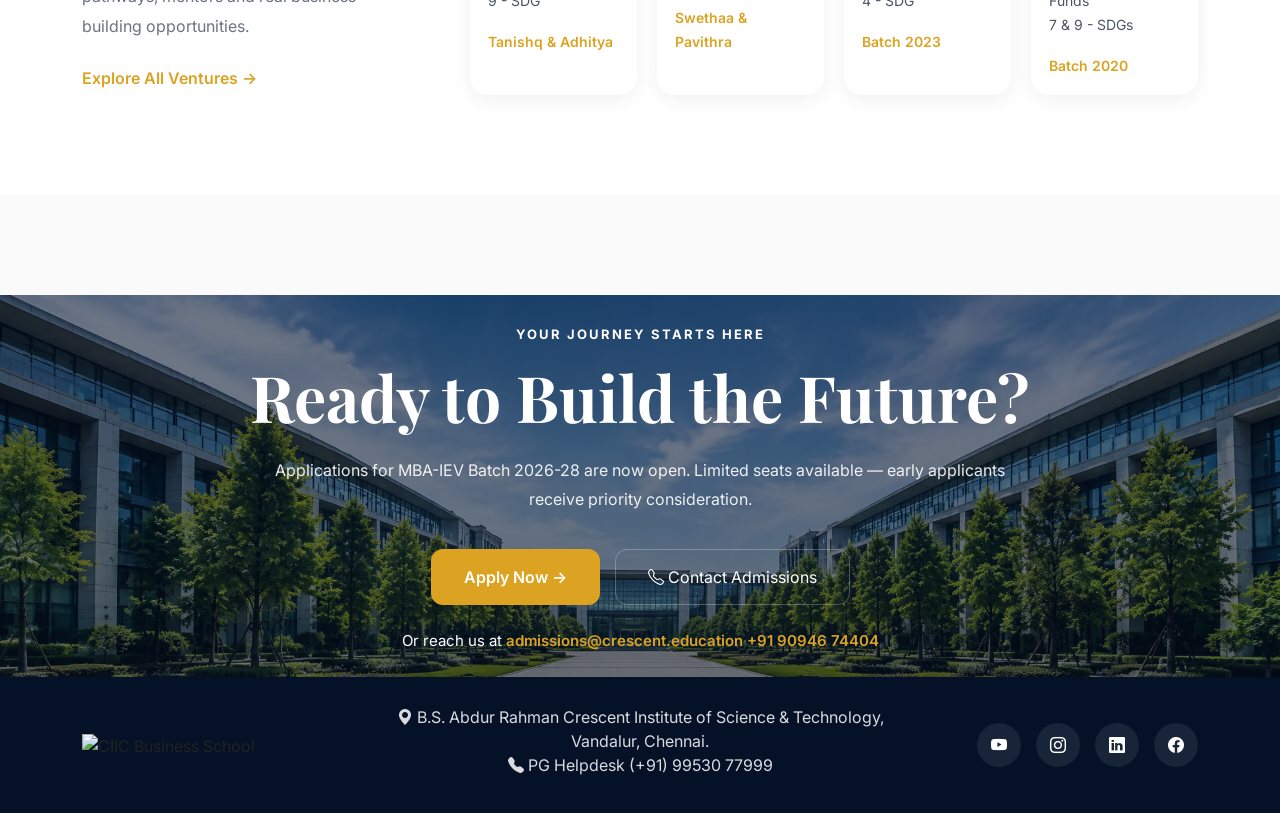
==== commit d82917aa: "program change" ====
--- a/index.html
+++ b/index.html
@@ -50,7 +50,7 @@
                     </li>
                 </ul>
 
-                <a href="https://admissions.crescent.education/mba-and-mca-Programmeme-application" class="btn apply-btn">
+                <a href="https://admissions.crescent.education/mba-and-mca-programme-application" class="btn apply-btn">
                     Apply Now
                 </a>
 
@@ -94,7 +94,7 @@
 
                         <div class="hero-buttons align-items-center">
 
-                            <a href="https://admissions.crescent.education/mba-and-mca-Programmeme-application" class="btn primary-btn">
+                            <a href="https://admissions.crescent.education/mba-and-mca-programme-application" class="btn primary-btn">
                                 Apply Now
                             </a>
 
@@ -131,12 +131,12 @@
 
                             <div class="stat-card">
                                 <h3>100+</h3>
-                                <p>Mentors</p>
+                                <p>Mentors Available</p>
                             </div>
 
                             <div class="stat-card">
                                 <h3>2 Year</h3>
-                                <p>Full-Time Programmeme</p>
+                                <p>Full-Time Programme</p>
                             </div>
 
                         </div>
@@ -160,7 +160,7 @@
 
                     <div class="objectives-image">
                         <img
-                            src="images/Programme-campus.webp"
+                            src="images/program-campus.webp"
                             alt="Campus Building"
                             class="img-fluid"
                         >
@@ -172,15 +172,15 @@
                 <div class="col-lg-9">
 
                     <span class="section-tag">
-                        ABOUT THE ProgrammeME
+                        ABOUT THE Programme
                     </span>
 
                     <h2 class="section-title">
-                        Programmeme Objectives
+                        Programme Objectives
                     </h2>
 
                     <p class="section-description">
-                        The MBA-IEV Programmeme goes beyond conventional management education by helping students build real ventures, prepare for strong career opportunities, and leverage the CIIC ecosystem for mentorship, incubation, funding exposure, and industry connections.
+                        The MBA-IEV Programme goes beyond conventional management education by helping students build real ventures, prepare for strong career opportunities, and leverage the CIIC ecosystem for mentorship, incubation, funding exposure, and industry connections.
                     </p>
 
                     <div class="row g-4 objectives-grid">
@@ -203,7 +203,7 @@
                                 </h4>
 
                                 <p>
-                                    Turn your idea into a real venture through Crescent&rsquo;s practice-first MBA-IEV journey, with access to seed capital, startup building support, and opportunities to raise your own startup as part of the Programmeme.
+                                    Turn your idea into a real venture through Crescent&rsquo;s practice-first MBA-IEV journey, with access to seed capital, startup building support, and opportunities to raise your own startup as part of the Programme.
                                 </p>
 
                             </div>
@@ -303,7 +303,7 @@
                                 </h4>
 
                                 <p>
-                                    Gain exposure to industry leaders, entrepreneurs, expert mentors, career enrichment Programmemes, Global Immersion Programme, and learning opportunities that strengthen both startup and corporate career pathways.
+                                    Gain exposure to industry leaders, entrepreneurs, expert mentors, career enrichment Programmes, Global Immersion Programme, and learning opportunities that strengthen both startup and corporate career pathways.
                                 </p>
 
                             </div>
@@ -879,7 +879,7 @@
 
                     <div class="cta-buttons">
 
-                        <a href="https://admissions.crescent.education/mba-and-mca-Programmeme-application" class="btn footer-apply-btn">
+                        <a href="https://admissions.crescent.education/mba-and-mca-Programme-application" class="btn footer-apply-btn">
                             Apply Now →
                         </a>
 
@@ -925,7 +925,7 @@
                         <div class="footer-logo">
 
                             <img
-                                src="images/cresent-footer-logo.webp"
+                                src="images/crescent-footer-logo.webp"
                                 alt="CIIC Business School"
                                 style="width: 175px;"
                             >
@@ -948,10 +948,10 @@
                                 admissions@cresecent.education  <br> -->
                             </p>
 
-                            <p>
+                            <!-- <p>
                                 © 2025 CIIC. All Rights Reserved.
                                 • MBA-IEV Programme
-                            </p>
+                            </p> -->
 
                         </div>
 
@@ -970,7 +970,7 @@
                                 <i class="bi bi-instagram"></i>
                             </a>
 
-                            <a href="https://www.linkedin.com/school/crescentinstitute/" target="_blank">
+                            <a href="https://www.linkedin.com/school/crescent-school-of-business-csb/posts/?feedView=all" target="_blank">
                                 <i class="bi bi-linkedin"></i>
                             </a>
 
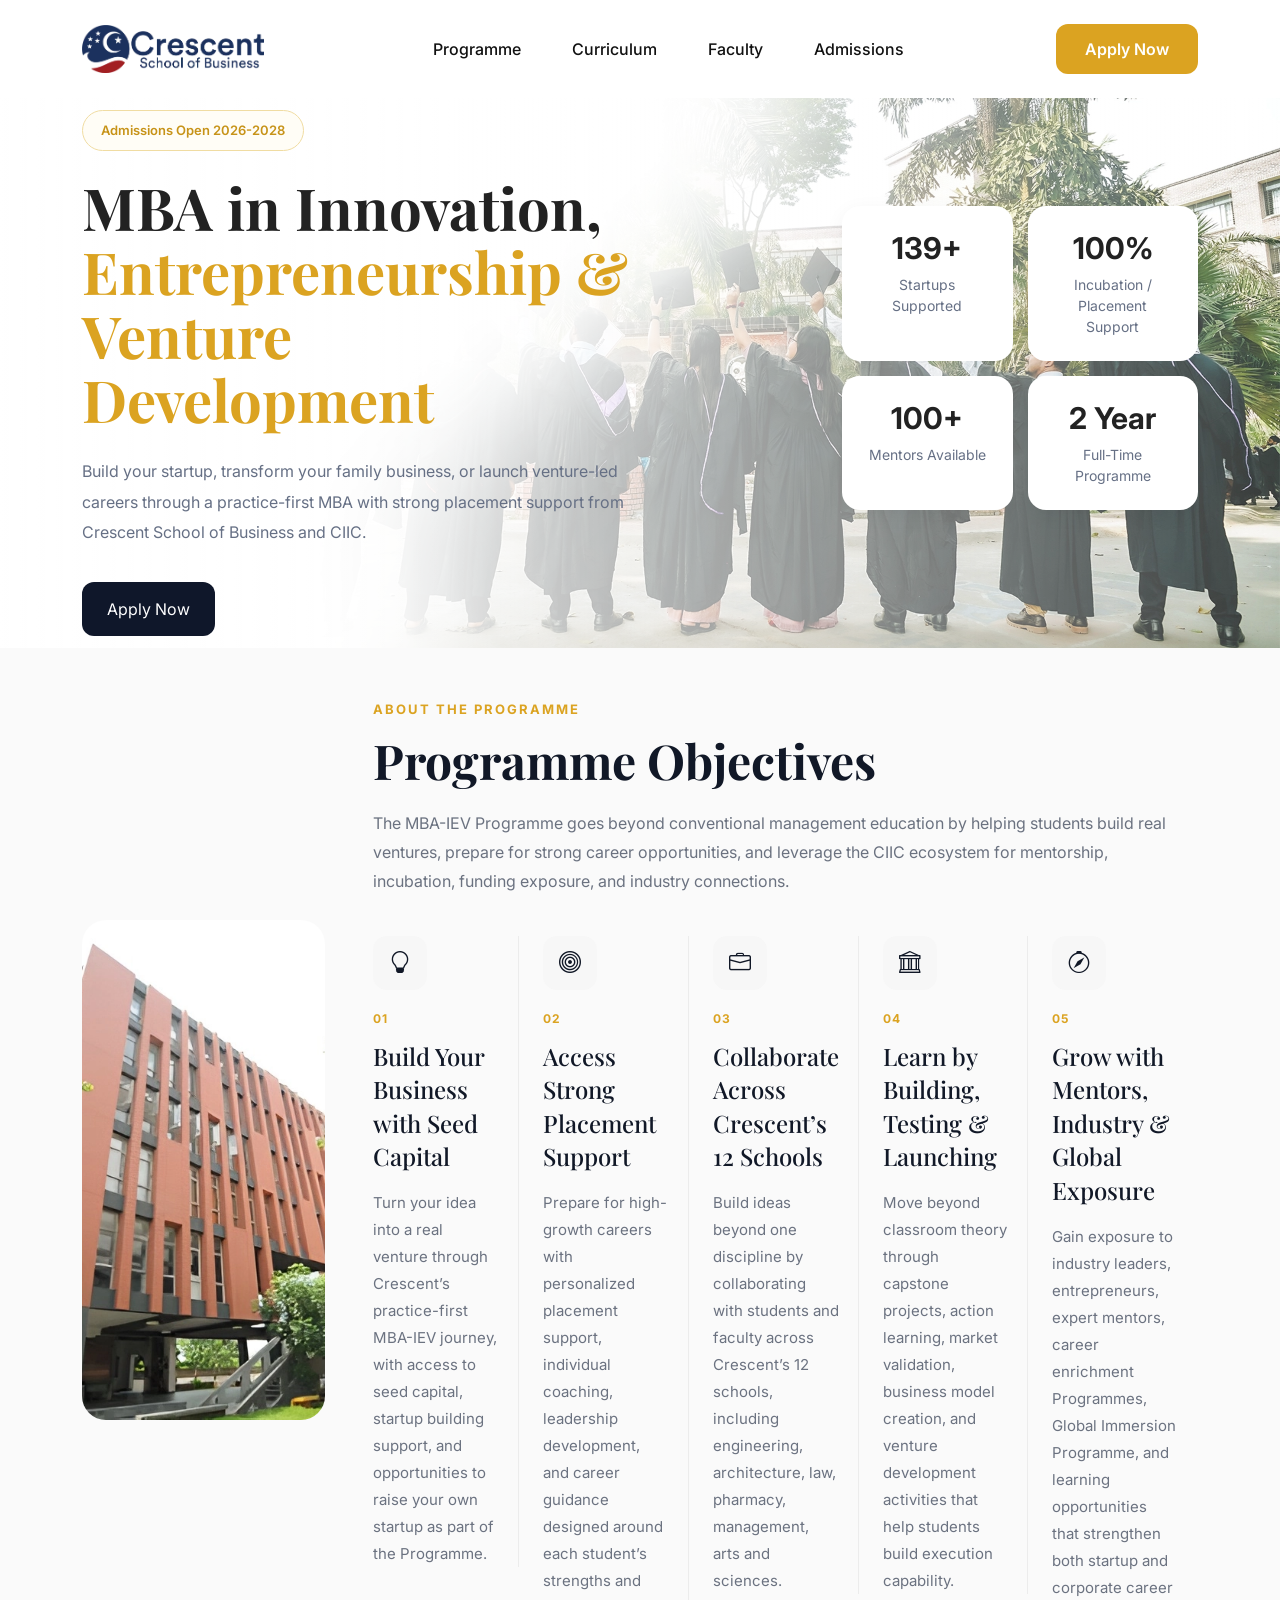
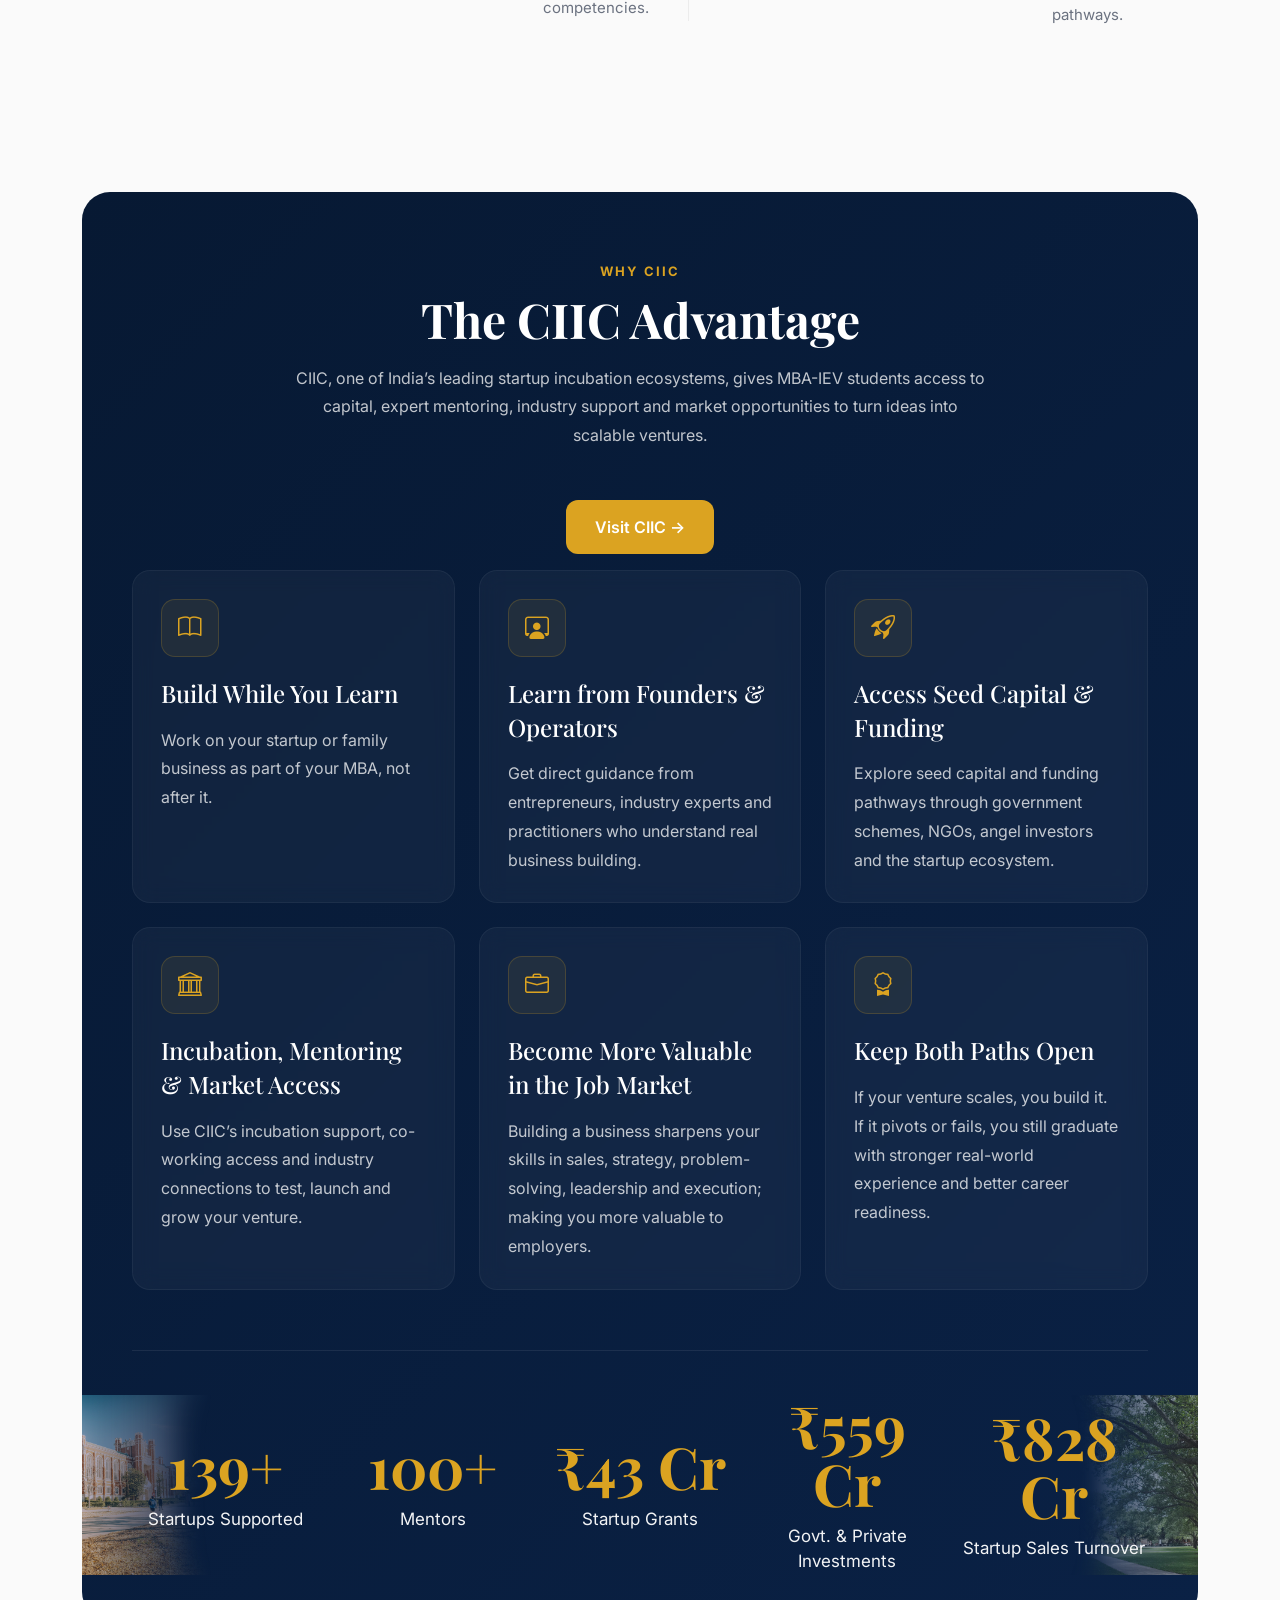
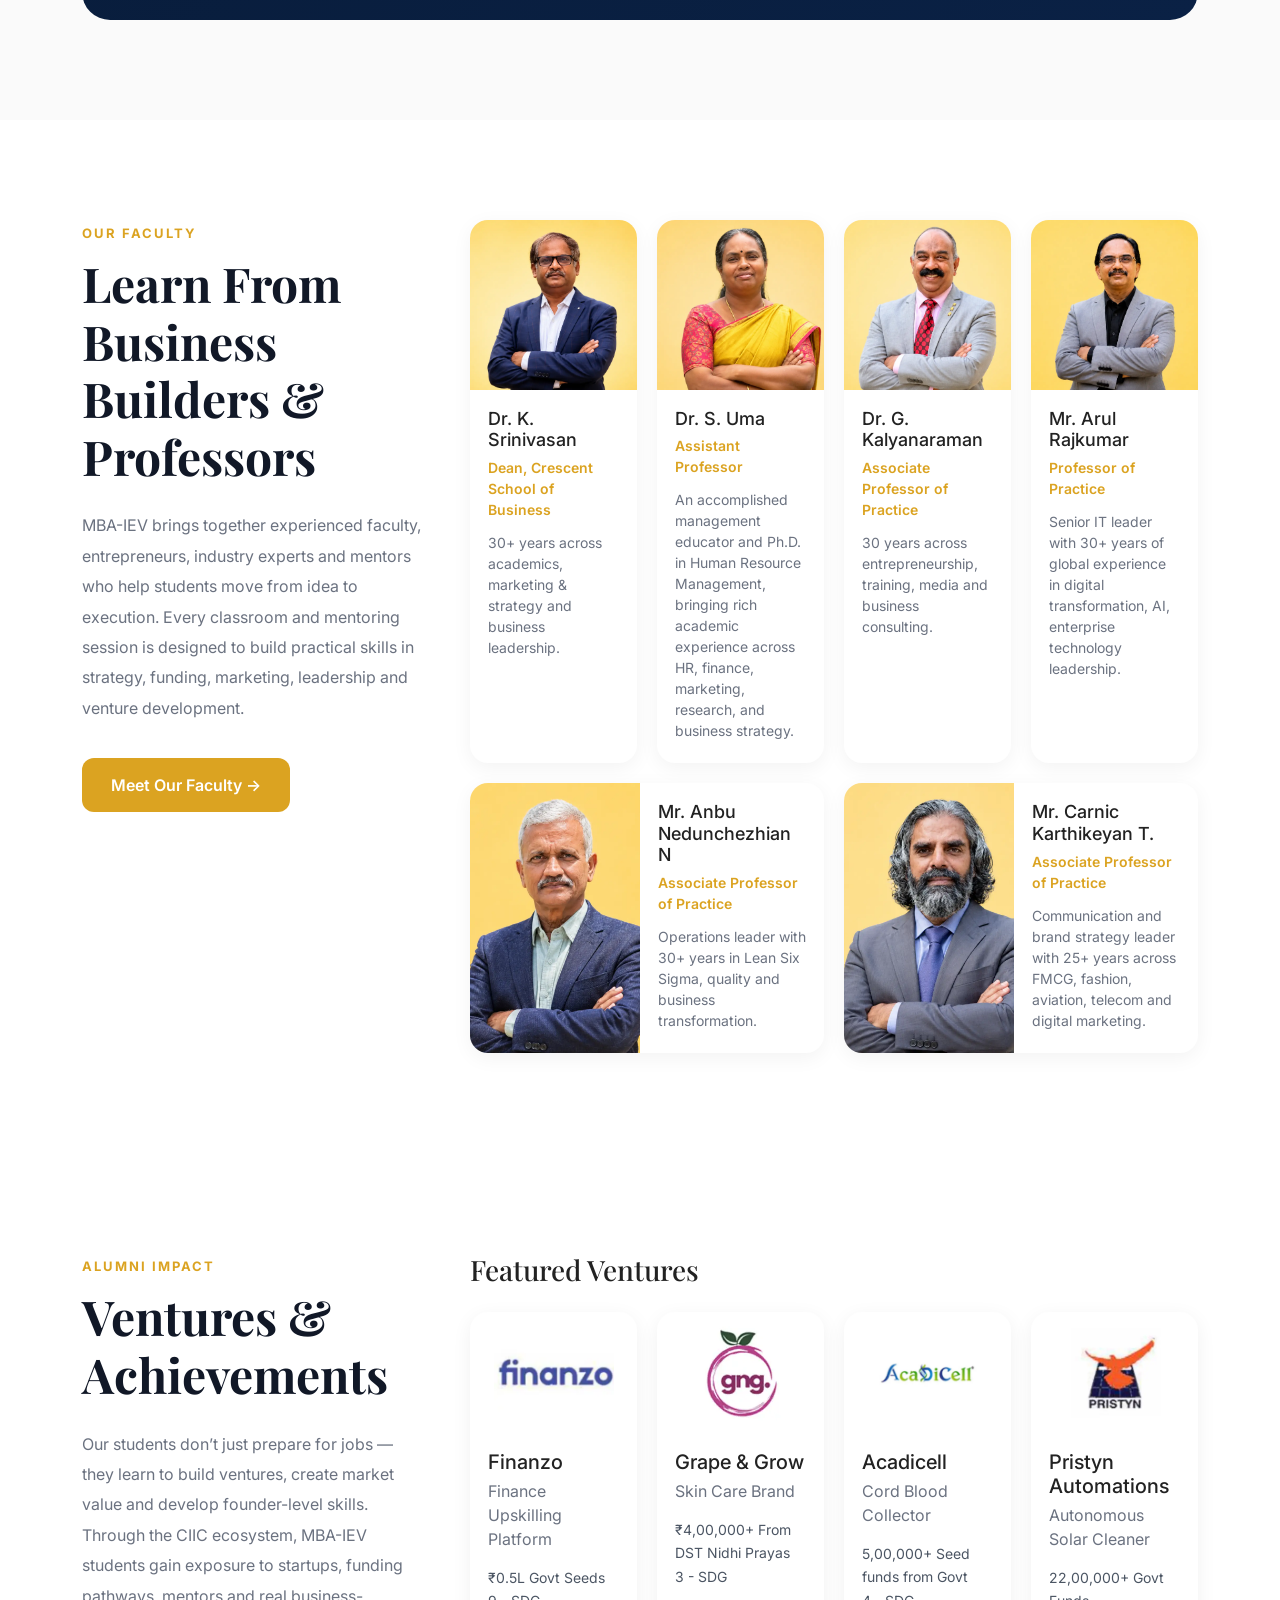
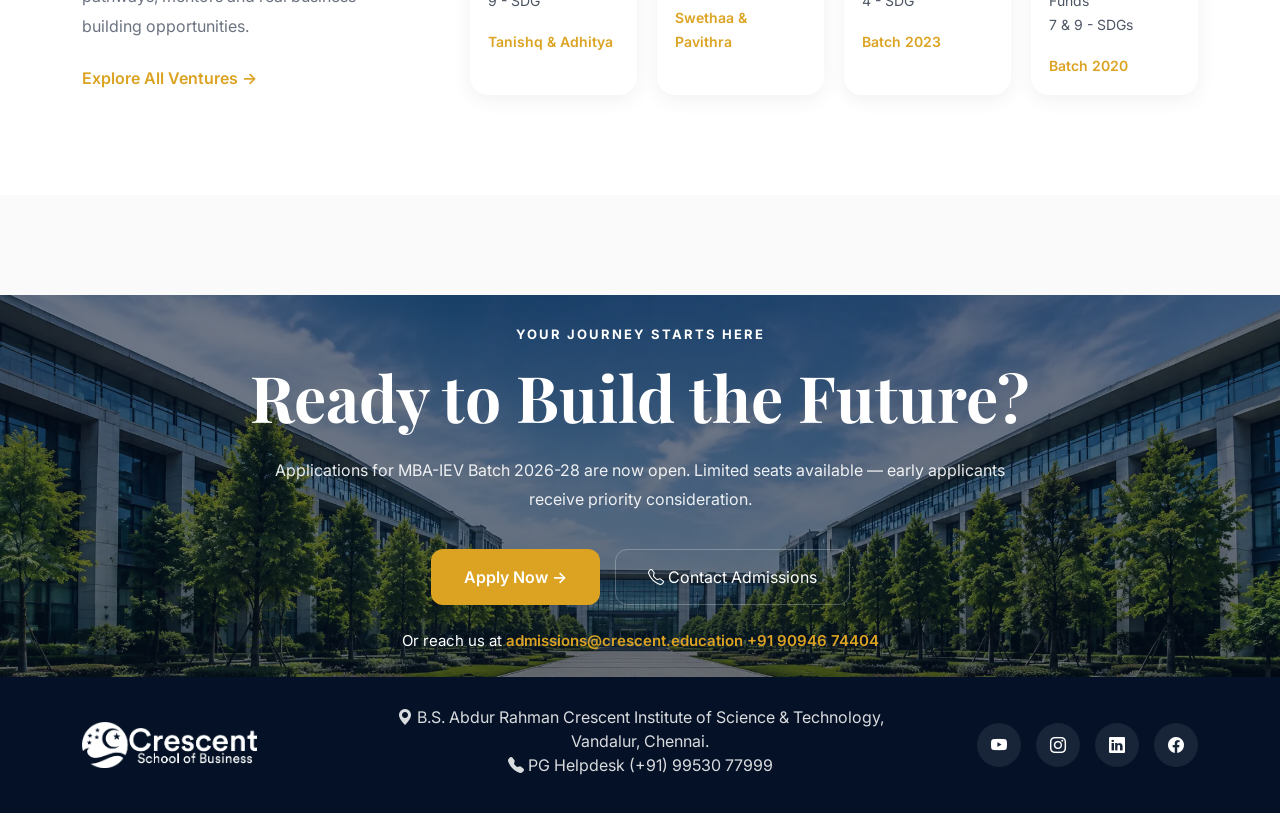
==== commit 3563e5bc: ":)" ====
--- a/index.html
+++ b/index.html
@@ -78,7 +78,7 @@
                     <div class="hero-content">
 
                         <div class="hero-badge">
-                            Admissions Open 
+                            Admissions Open 2026-2028
                         </div>
 
                         <h1 class="hero-title">
@@ -172,7 +172,7 @@
                 <div class="col-lg-9">
 
                     <span class="section-tag">
-                        ABOUT THE Programme
+                        ABOUT THE PROGRAMME
                     </span>
 
                     <h2 class="section-title">
@@ -925,7 +925,7 @@
                         <div class="footer-logo">
 
                             <img
-                                src="images/crescent-footer-logo.webp"
+                                src="images/cresent-footer-logo.webp"
                                 alt="CIIC Business School"
                                 style="width: 175px;"
                             >
